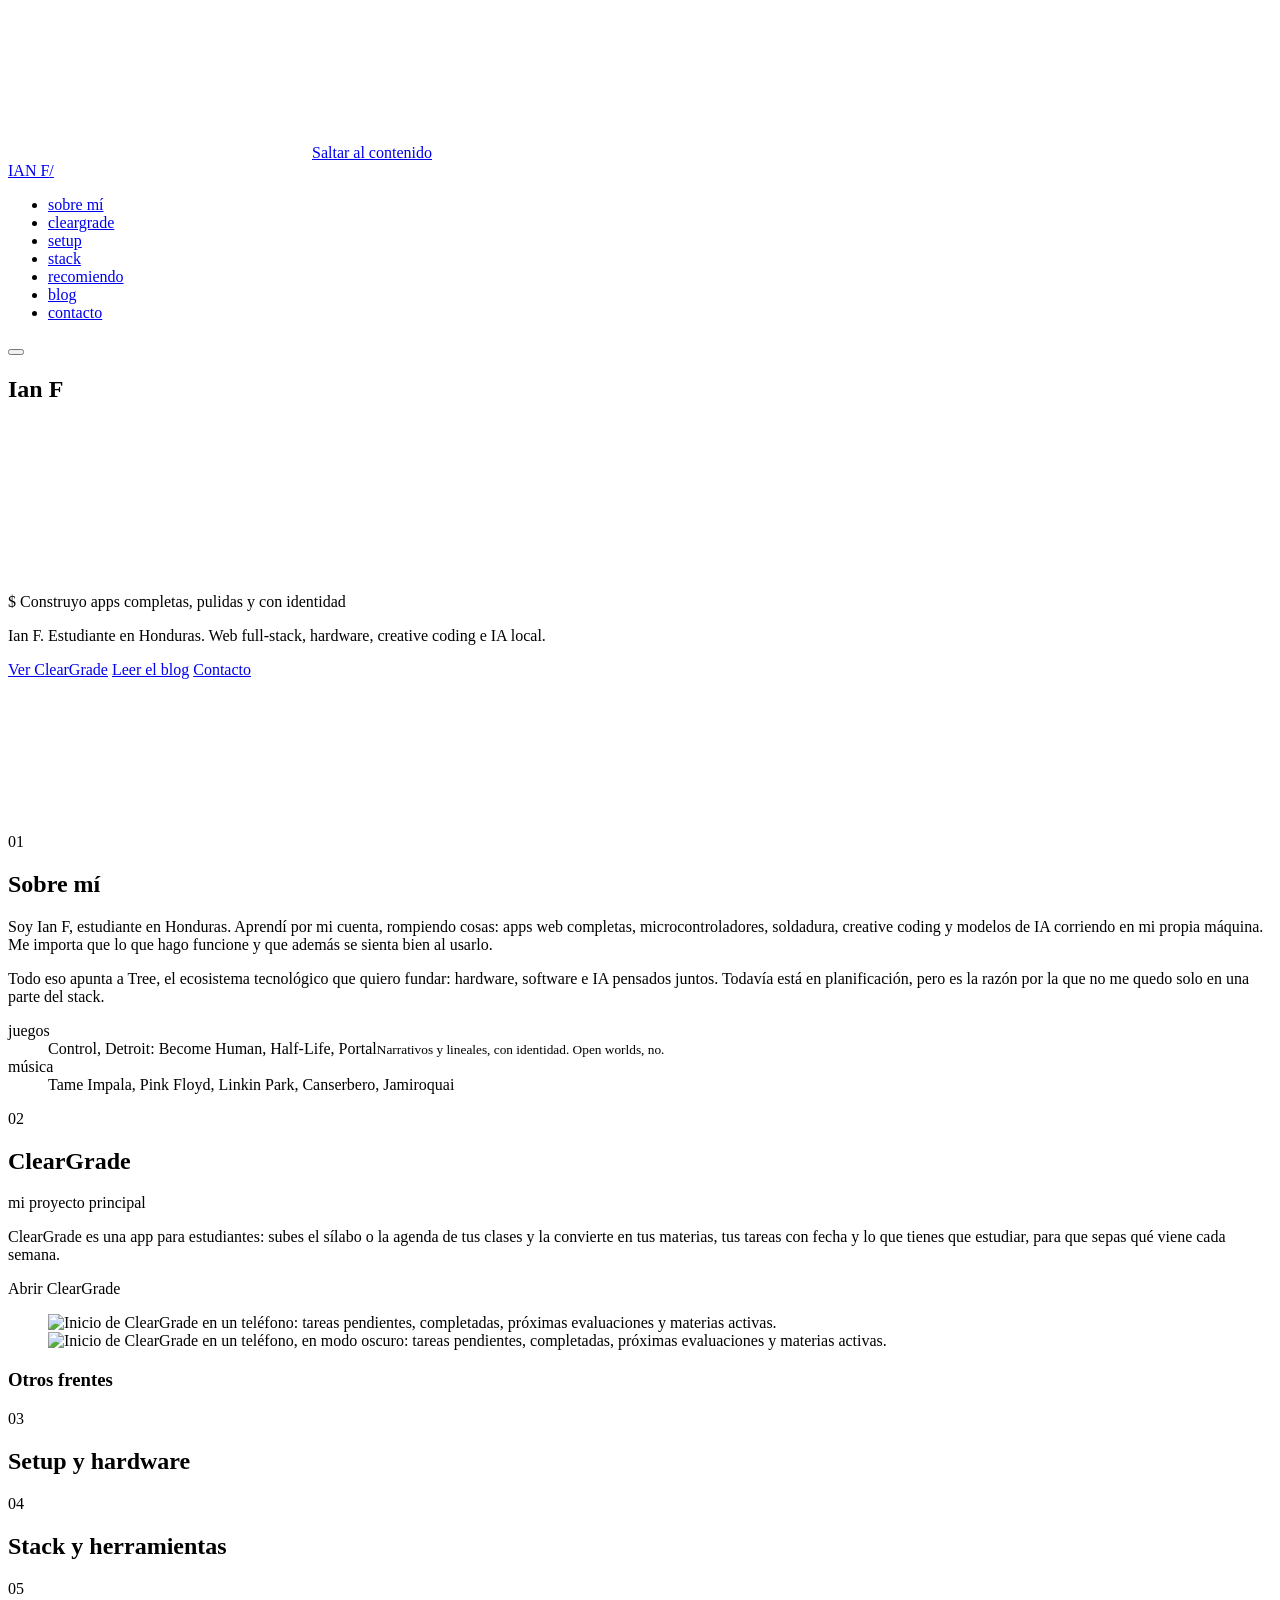
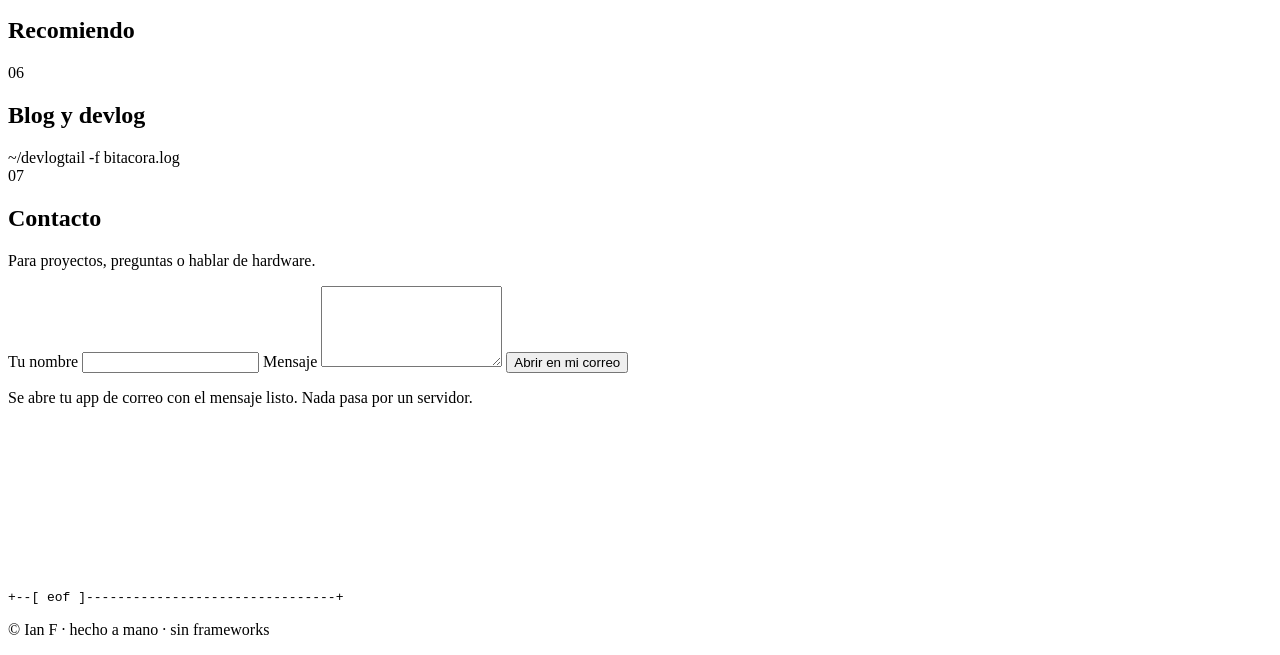
==== index.html @ a34867a9 "Add files via upload" ====
<!doctype html>
<html lang="es" data-theme="dark">
<head>
  <meta charset="utf-8">
  <meta name="viewport" content="width=device-width, initial-scale=1">
  <title>Ian F — Apps completas, pulidas y con identidad</title>
  <meta name="description" content="Portfolio de Ian F: creador de ClearGrade. Apps web full-stack, hardware, creative coding e IA local desde Honduras.">
  <meta name="theme-color" content="#000000">
  <meta property="og:type" content="website">
  <meta property="og:title" content="Ian F — Apps completas, pulidas y con identidad">
  <meta property="og:description" content="Creador de ClearGrade. Prueba sus 14 temas en vivo, mira mi setup y lee el devlog.">
  <!-- [EDITAR] Cambia el dominio por el tuyo: Open Graph necesita una URL absoluta. -->
  <meta property="og:url" content="https://EDITAR-TU-DOMINIO/">
  <meta property="og:image" content="https://EDITAR-TU-DOMINIO/assets/og.png">
  <meta name="twitter:card" content="summary_large_image">
  <link rel="icon" href="assets/favicon.svg" type="image/svg+xml">
  <link rel="preconnect" href="https://fonts.googleapis.com">
  <link rel="preconnect" href="https://fonts.gstatic.com" crossorigin>
  <!-- Sin bloquear el primer pintado: esperar a Google Fonts retrasaba 2 s la portada en móvil. -->
  <link rel="preload" as="style" href="https://fonts.googleapis.com/css2?family=JetBrains+Mono:wght@400;500;700&family=Space+Mono:wght@400;700&display=swap" onload="this.onload=null;this.rel='stylesheet'">
  <noscript><link rel="stylesheet" href="https://fonts.googleapis.com/css2?family=JetBrains+Mono:wght@400;500;700&family=Space+Mono:wght@400;700&display=swap"></noscript>
  <link rel="stylesheet" href="css/styles.css">
  <script>
    // Antes del primer pintado, para que el modo guardado no parpadee.
    (function () {
      var saved = null;
      try { saved = localStorage.getItem('theme'); } catch (e) {}
      var light = window.matchMedia && matchMedia('(prefers-color-scheme: light)').matches;
      document.documentElement.dataset.theme = saved || (light ? 'light' : 'dark');
    })();
  </script>
  <script type="module" src="js/main.js"></script>
  <link rel="modulepreload" href="js/config.js">
  <link rel="modulepreload" href="js/i18n.js">
  <link rel="modulepreload" href="js/projects.js">
  <link rel="modulepreload" href="js/setup.js">
  <link rel="modulepreload" href="js/blog.js">
  <link rel="modulepreload" href="js/dotmatrix.js">
  <link rel="modulepreload" href="js/orb.js">
  <link rel="modulepreload" href="js/recs.js">
  <link rel="modulepreload" href="js/flowers.js">
  <link rel="modulepreload" href="js/macsaver.js">
  <link rel="modulepreload" href="js/ascii3d.js">
  <link rel="modulepreload" href="js/models.js">
  <link rel="modulepreload" href="js/covers.js">
  <link rel="modulepreload" href="js/glass.js">
  <noscript><style>.hero-name { position: static; width: auto; height: auto; clip: auto; font-size: 4rem; } .dotmatrix { display: none; } .flower-sep { height: 0; }</style></noscript>
</head>
<body>
  <canvas class="flowers" id="flowers" aria-hidden="true"></canvas>
  <a class="skip" href="#main" data-i18n="skip">Saltar al contenido</a>

  <header class="topbar">
    <div class="wrap topbar-in">
      <a class="brand" href="#top">IAN F<span class="accent">/</span></a>
      <nav aria-label="Principal">
        <ul class="nav">
          <li><a href="#sobre-mi" data-i18n="nav_about">sobre mí</a></li>
          <li><a href="#cleargrade" data-i18n="nav_core">cleargrade</a></li>
          <li><a href="#setup" data-i18n="nav_setup">setup</a></li>
          <li><a href="#stack" data-i18n="nav_stack">stack</a></li>
          <li><a href="#recomiendo" data-i18n="nav_recs">recomiendo</a></li>
          <li><a href="#blog" data-i18n="nav_blog">blog</a></li>
          <li><a href="#contacto" data-i18n="nav_contact">contacto</a></li>
        </ul>
      </nav>
      <button class="theme-toggle" id="themeToggle" type="button" aria-label="Cambiar entre modo claro y oscuro">
        <span class="theme-glyph" aria-hidden="true"></span>
      </button>
    </div>
  </header>

  <main id="main">
    <section class="hero wrap" id="top">
      <h1 class="hero-name">Ian F</h1>
      <canvas class="dotmatrix" id="dotmatrix" aria-hidden="true"></canvas>
      <p class="hero-tag"><span class="prompt" aria-hidden="true">$</span> <span data-i18n="hero_tag">Construyo apps completas, pulidas y con identidad</span><span class="caret" aria-hidden="true"></span></p>
      <p class="hero-sub" data-i18n="hero_sub">Ian F. Estudiante en Honduras. Web full-stack, hardware, creative coding e IA local.</p>
      <div class="actions">
        <a class="btn btn-primary" href="#cleargrade" data-i18n="hero_cta_core">Ver ClearGrade</a>
        <a class="btn" href="#blog" data-i18n="hero_cta_blog">Leer el blog</a>
        <a class="btn" href="#contacto" data-i18n="hero_cta_contact">Contacto</a>
      </div>
      <canvas class="glass glass-hero" data-scene="wave" aria-hidden="true"></canvas>
    </section>

    <div class="flower-sep" data-flower="lily" data-side="right" aria-hidden="true"></div>

    <section class="section wrap" id="sobre-mi" aria-labelledby="about-h">
      <div class="sec-head"><span class="sec-num" aria-hidden="true">01</span><h2 id="about-h" data-i18n="about_title">Sobre mí</h2><span class="ascii-rule" aria-hidden="true"></span></div>
      <div class="about">
        <div class="prose">
          <p data-i18n="about_p1">Soy Ian F, estudiante en Honduras. Aprendí por mi cuenta, rompiendo cosas: apps web completas, microcontroladores, soldadura, creative coding y modelos de IA corriendo en mi propia máquina. Me importa que lo que hago funcione y que además se sienta bien al usarlo.</p>
          <p data-i18n="about_p2">Todo eso apunta a Tree, el ecosistema tecnológico que quiero fundar: hardware, software e IA pensados juntos. Todavía está en planificación, pero es la razón por la que no me quedo solo en una parte del stack.</p>
        </div>
        <dl class="panel kv">
          <div>
            <dt data-i18n="about_games">juegos</dt>
            <dd><span data-i18n="about_games_value">Control, Detroit: Become Human, Half-Life, Portal</span><small data-i18n="about_games_note">Narrativos y lineales, con identidad. Open worlds, no.</small></dd>
          </div>
          <div>
            <dt data-i18n="about_music">música</dt>
            <dd data-i18n="about_music_value">Tame Impala, Pink Floyd, Linkin Park, Canserbero, Jamiroquai</dd>
          </div>
        </dl>
      </div>
    </section>

    <div class="mac-saver" id="macSaver" aria-hidden="true"></div>

    <section class="section core" id="cleargrade" aria-labelledby="core-h">
      <div class="wrap">
        <div class="sec-head"><span class="sec-num" aria-hidden="true">02</span><h2 id="core-h" data-i18n="core_title">ClearGrade</h2><span class="ascii-rule" aria-hidden="true"></span></div>
        <div class="core-intro">
          <div>
            <p class="kicker"><span data-i18n="core_kicker">mi proyecto principal</span></p>
            <p class="lead" data-i18n="core_lead">ClearGrade es una app para estudiantes: subes el sílabo o la agenda de tus clases y la convierte en tus materias, tus tareas con fecha y lo que tienes que estudiar, para que sepas qué viene cada semana.</p>
            <a class="btn btn-primary" id="coreLink" target="_blank" rel="noopener" data-i18n="core_open">Abrir ClearGrade</a>
          </div>
          <figure class="core-shot">
            <img class="only-light" src="assets/cleargrade-dashboard-claro.webp" alt="Inicio de ClearGrade en un teléfono: tareas pendientes, completadas, próximas evaluaciones y materias activas." width="900" height="1125" loading="lazy" decoding="async">
            <img class="only-dark" src="assets/cleargrade-dashboard-oscuro.webp" alt="Inicio de ClearGrade en un teléfono, en modo oscuro: tareas pendientes, completadas, próximas evaluaciones y materias activas." width="900" height="1125" loading="lazy" decoding="async">
          </figure>
        </div>

        <h3 class="sub-h" data-i18n="others_title">Otros frentes</h3>
        <ul class="cards" id="projects"></ul>
      </div>
    </section>

    <div class="flower-sep" data-flower="arduino" data-side="right" aria-hidden="true"></div>

    <section class="section wrap" id="setup" aria-labelledby="setup-h">
      <div class="sec-head"><span class="sec-num" aria-hidden="true">03</span><h2 id="setup-h" data-i18n="setup_title">Setup y hardware</h2><span class="ascii-rule" aria-hidden="true"></span></div>
      <div class="setup-grid" id="setupGrid"></div>
    </section>

    <section class="section wrap" id="stack" aria-labelledby="stack-h">
      <div class="sec-head"><span class="sec-num" aria-hidden="true">04</span><h2 id="stack-h" data-i18n="stack_title">Stack y herramientas</h2><span class="ascii-rule" aria-hidden="true"></span></div>
      <ul class="chips" id="stackChips"></ul>
    </section>

    <div class="flower-sep" data-flower="anemone" data-side="left" aria-hidden="true"></div>

    <section class="section wrap" id="recomiendo" aria-labelledby="recs-h">
      <div class="sec-head"><span class="sec-num" aria-hidden="true">05</span><h2 id="recs-h" data-i18n="recs_title">Recomiendo</h2><span class="ascii-rule" aria-hidden="true"></span></div>
      <div class="recs" id="recs"></div>
    </section>

    <div class="flower-sep" data-flower="gun" data-side="right" aria-hidden="true"></div>

    <section class="section wrap" id="blog" aria-labelledby="blog-h">
      <div class="sec-head"><span class="sec-num" aria-hidden="true">06</span><h2 id="blog-h" data-i18n="blog_title">Blog y devlog</h2><span class="ascii-rule" aria-hidden="true"></span></div>
      <div class="terminal">
        <div class="terminal-bar" aria-hidden="true"><span>~/devlog</span><span>tail -f bitacora.log</span></div>
        <div id="posts"></div>
      </div>
    </section>

    <div class="flower-sep" data-flower="cube" data-side="left" aria-hidden="true"></div>

    <section class="section wrap" id="contacto" aria-labelledby="contact-h">
      <div class="sec-head"><span class="sec-num" aria-hidden="true">07</span><h2 id="contact-h" data-i18n="contact_title">Contacto</h2><span class="ascii-rule" aria-hidden="true"></span></div>
      <div class="contact">
        <div>
          <p class="lead" data-i18n="contact_lead">Para proyectos, preguntas o hablar de hardware.</p>
          <ul class="contact-list" id="contactList"></ul>
        </div>
        <form class="panel form" id="contactForm" novalidate>
          <label for="fName" data-i18n="form_name">Tu nombre</label>
          <input id="fName" name="name" type="text" autocomplete="name" required>
          <label for="fMessage" data-i18n="form_message">Mensaje</label>
          <textarea id="fMessage" name="message" rows="5" required></textarea>
          <button class="btn btn-primary" type="submit" data-i18n="form_send">Abrir en mi correo</button>
          <p class="note" id="formStatus" role="status" data-i18n="form_hint">Se abre tu app de correo con el mensaje listo. Nada pasa por un servidor.</p>
        </form>
      </div>
    </section>
  </main>

  <footer class="footer wrap">
    <canvas class="glass glass-foot" data-scene="wave" aria-hidden="true"></canvas>
    <pre aria-hidden="true">+--[ eof ]--------------------------------+</pre>
    <p>© <span id="year"></span> Ian F · <span data-i18n="footer_note">hecho a mano · sin frameworks</span></p>
  </footer>

  <div class="orb" id="orb"></div>
</body>
</html>
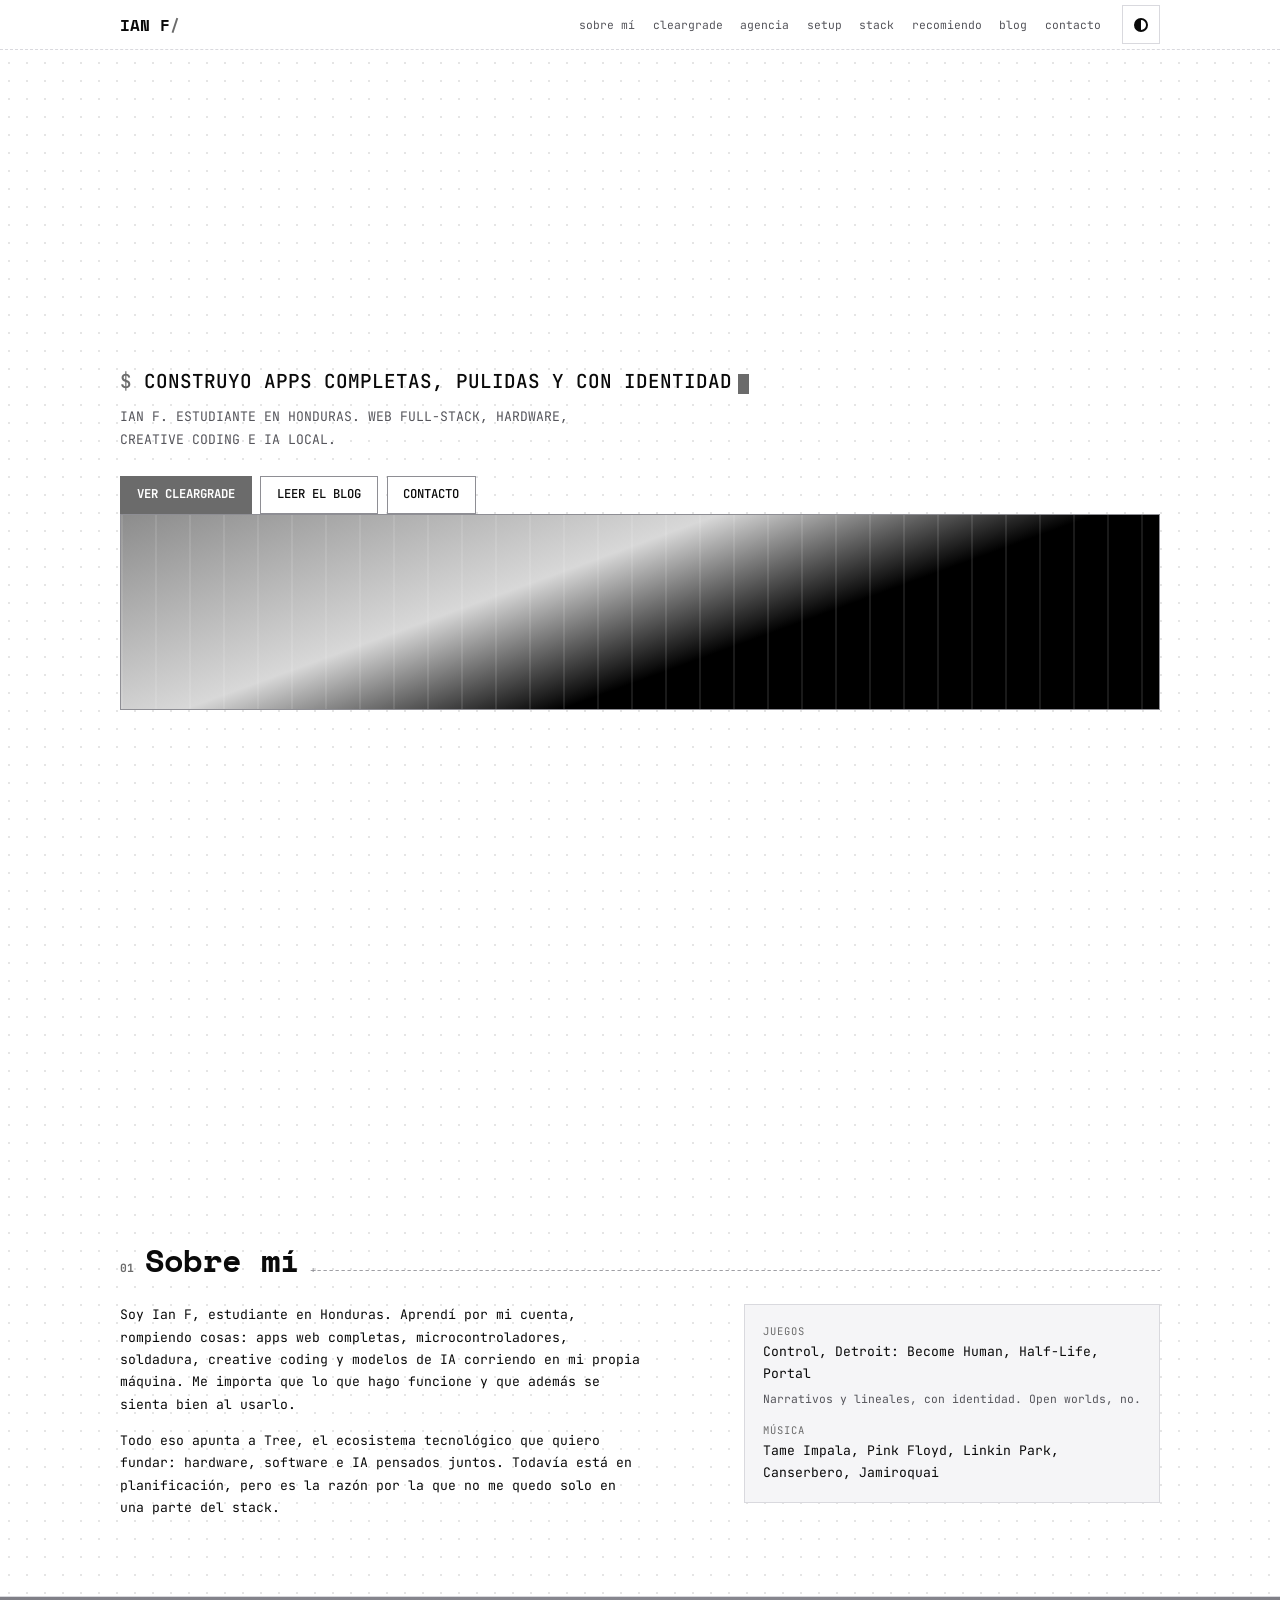
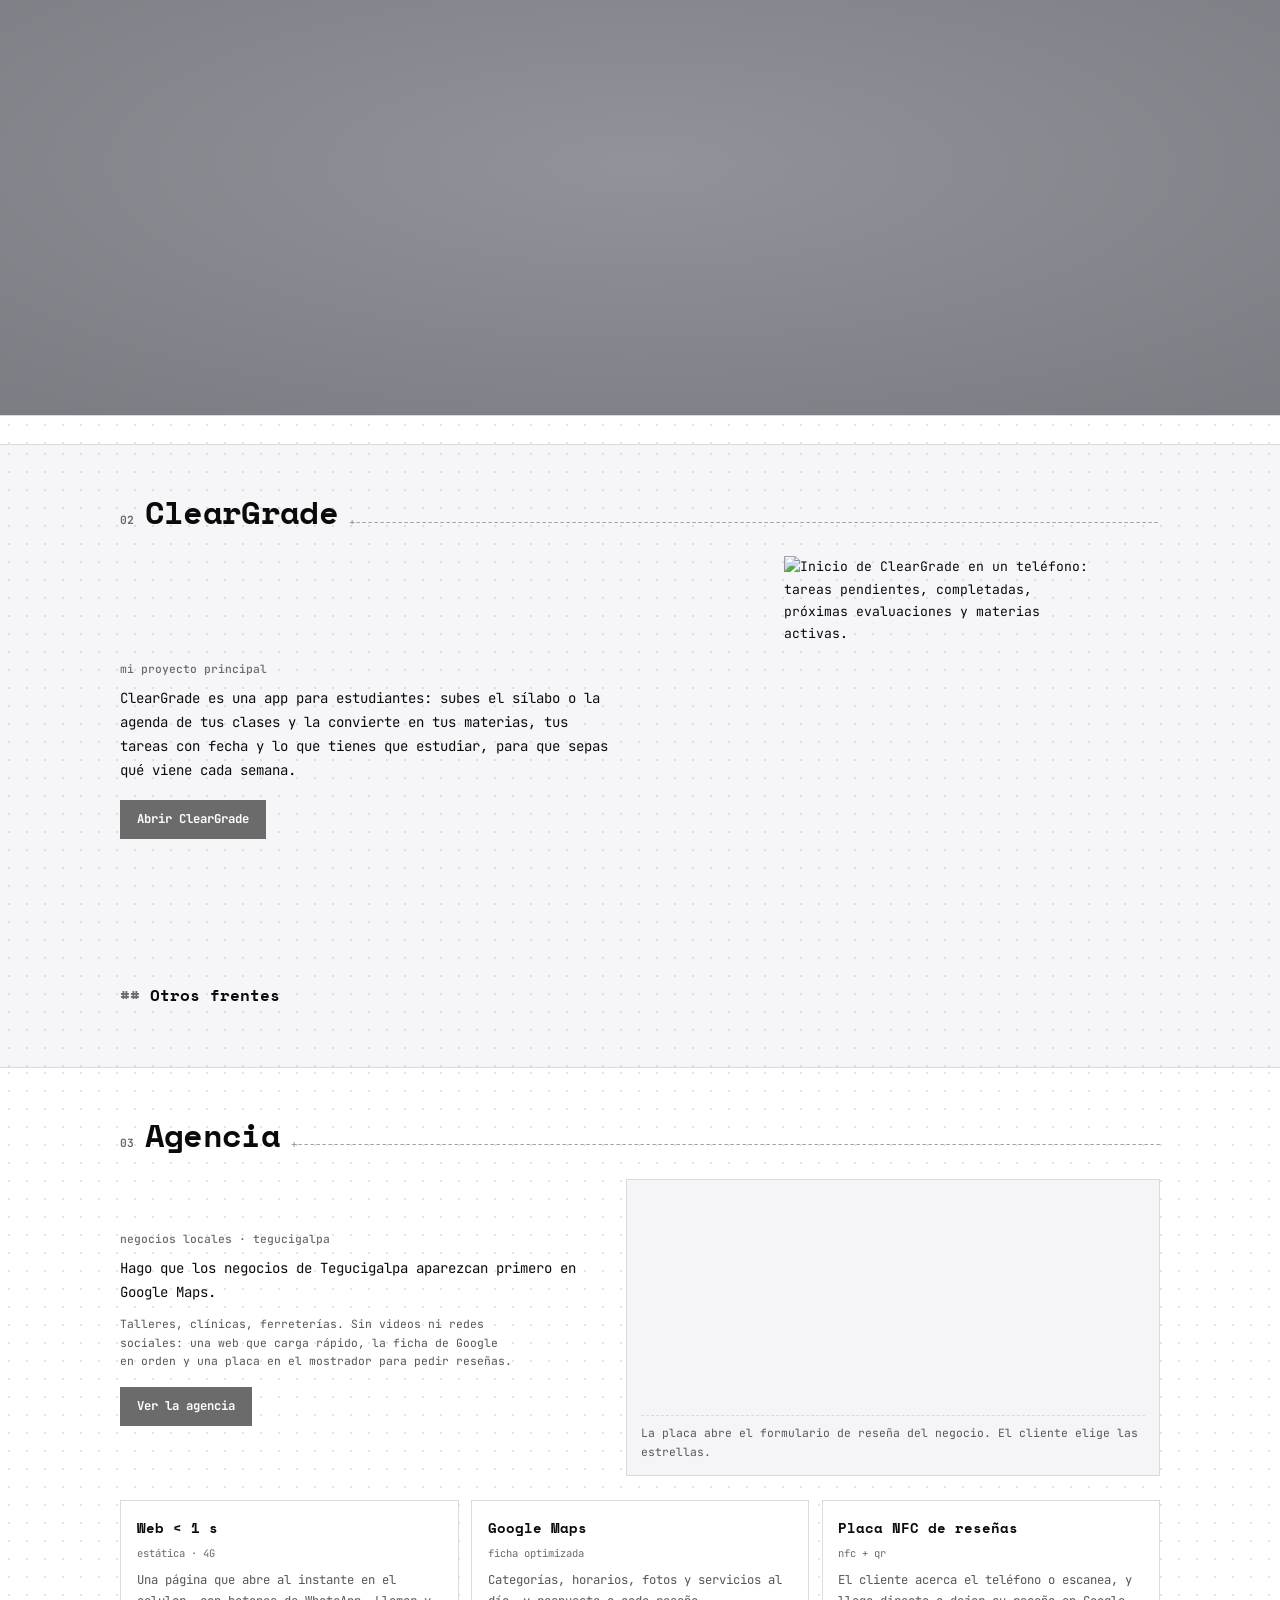
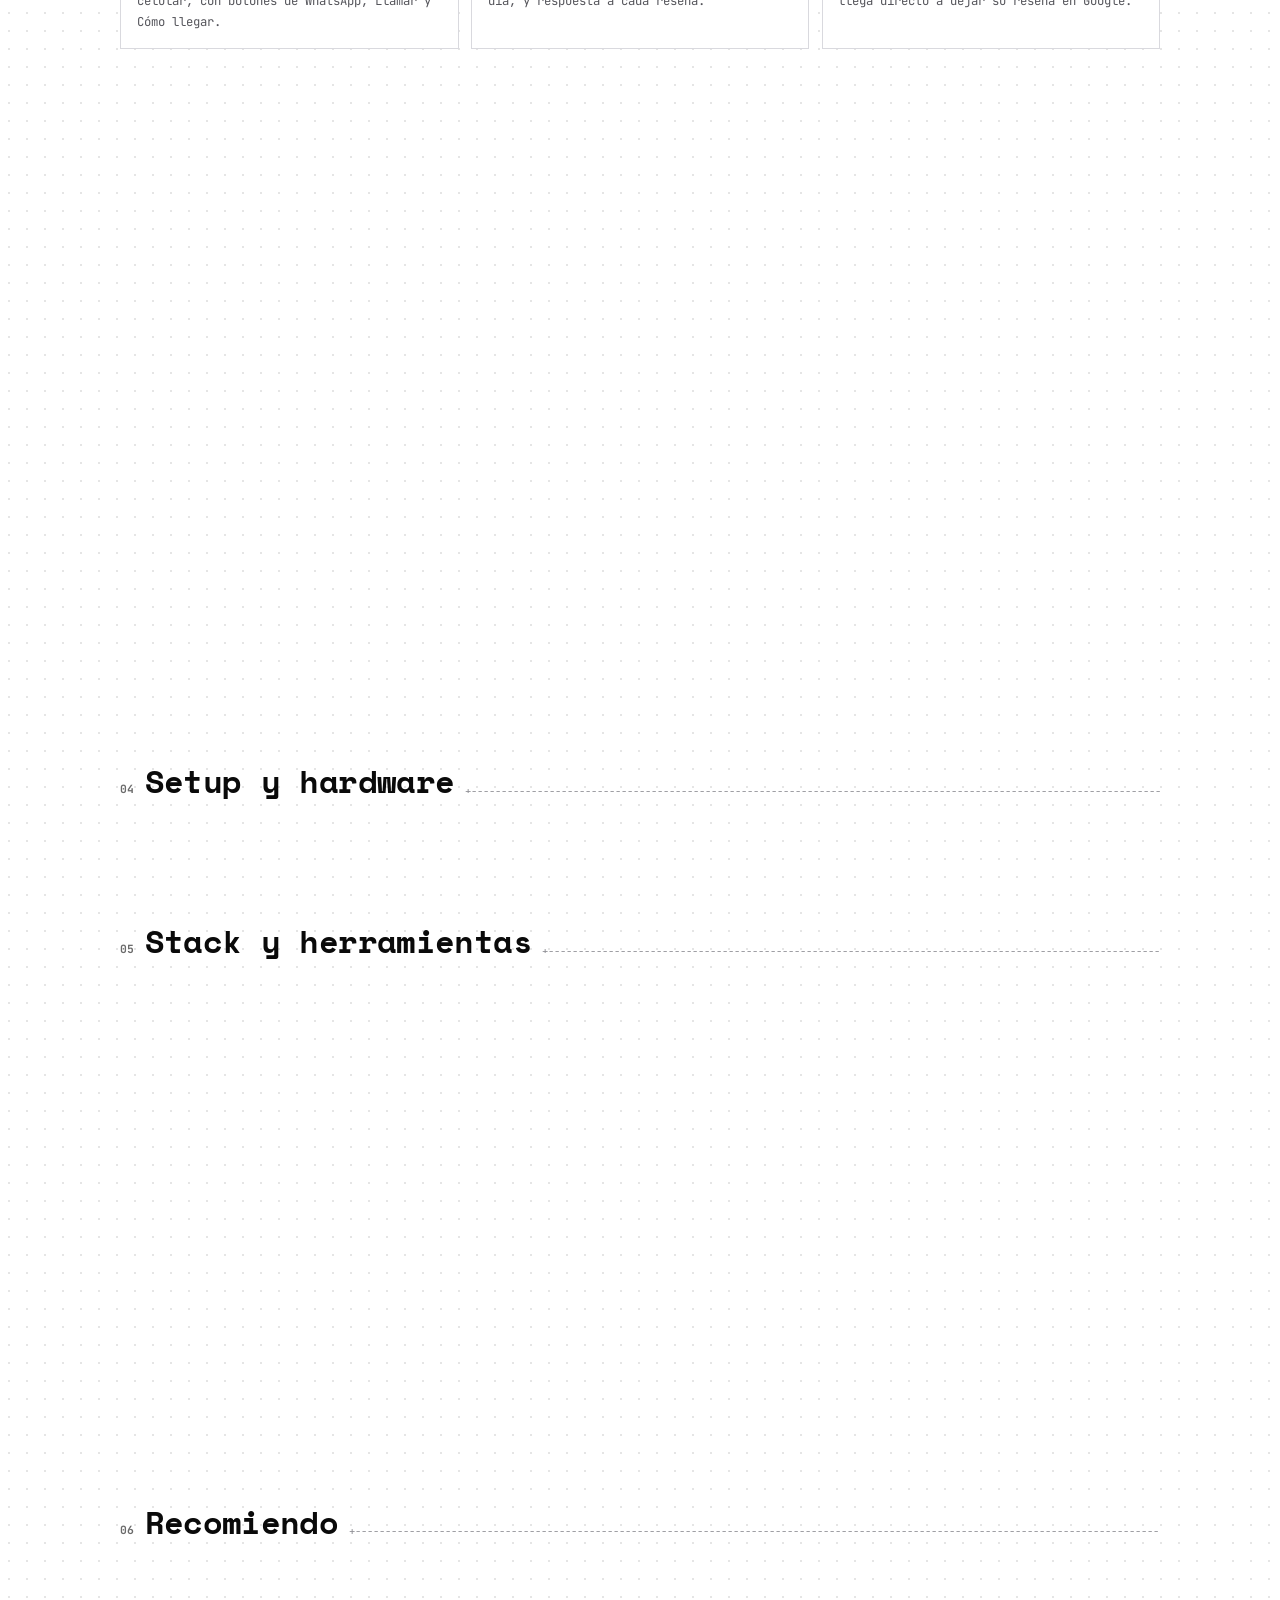
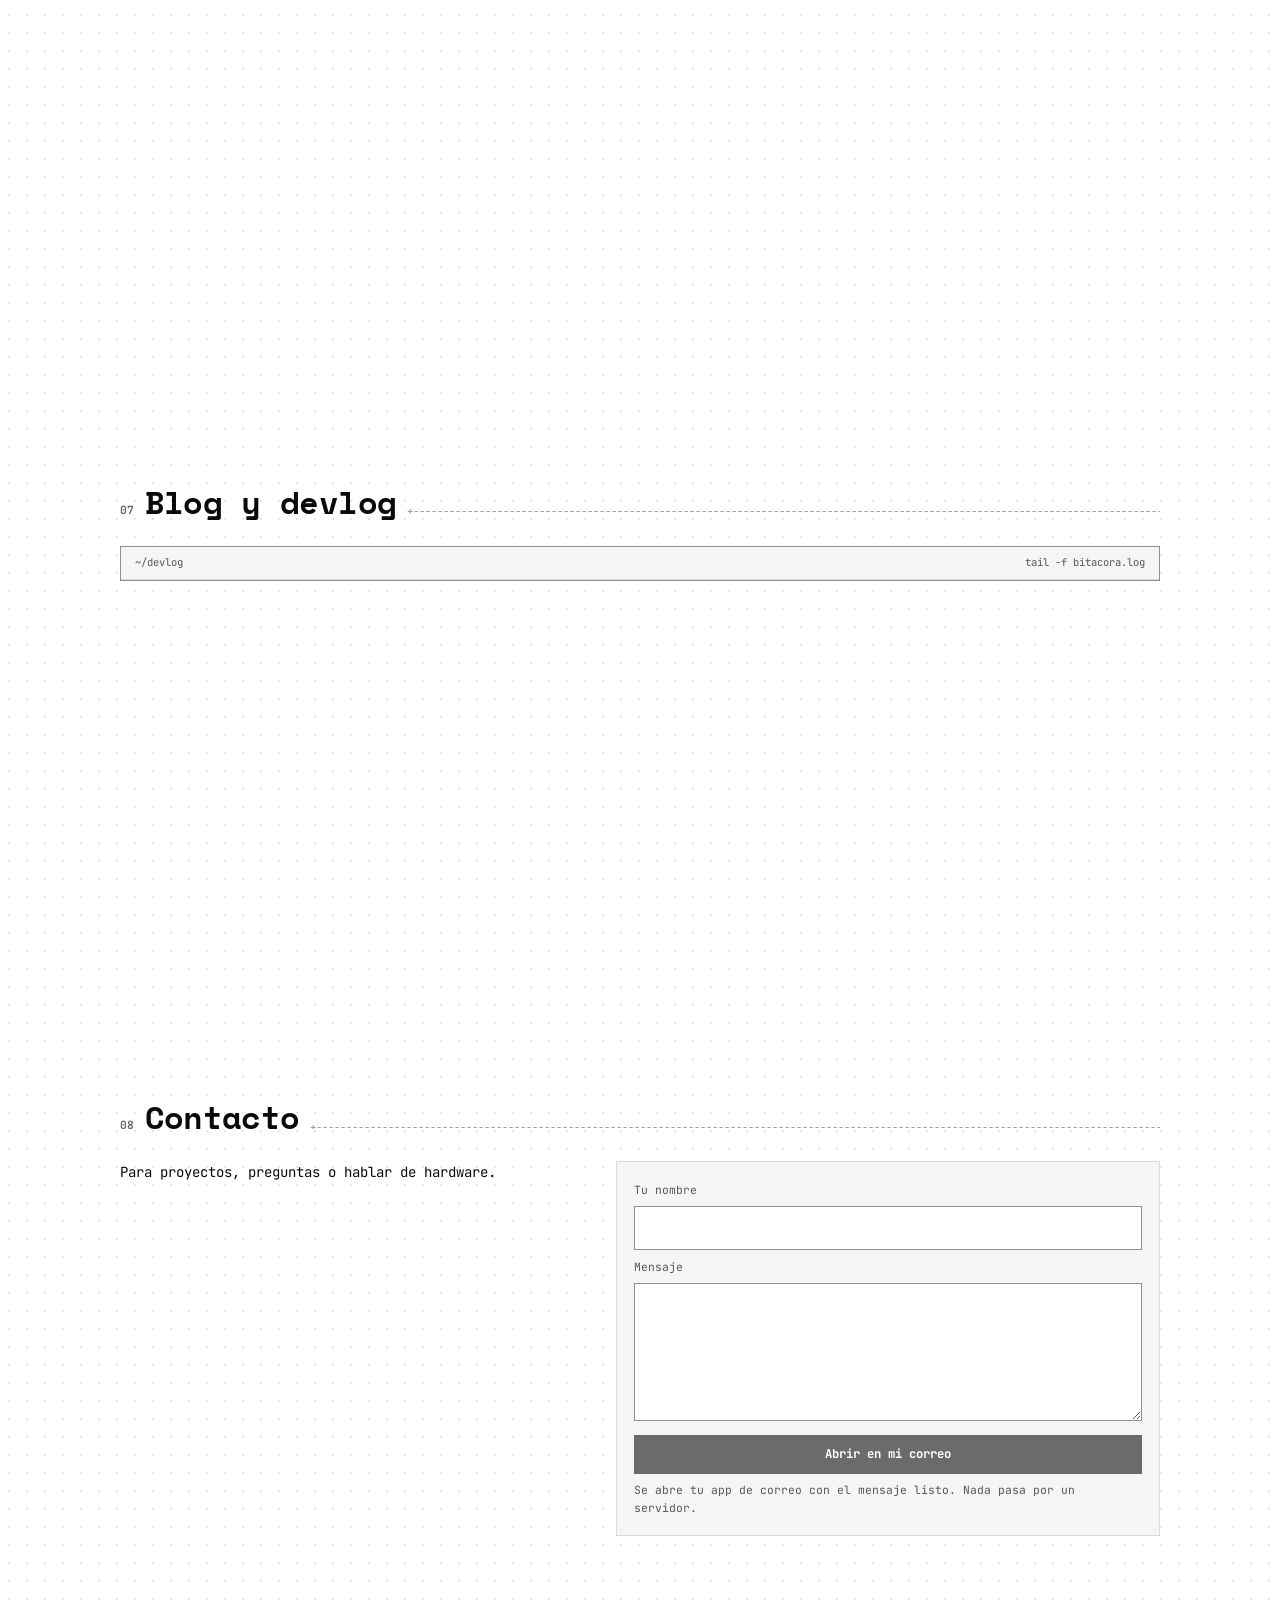
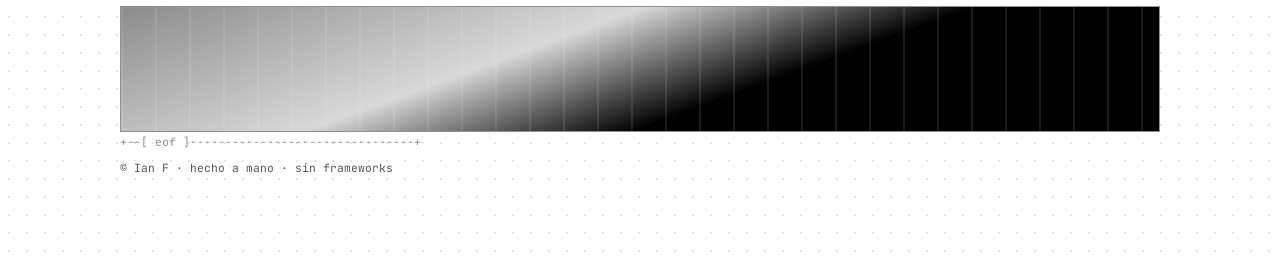
==== commit 4d511e23: "feat(agencia): sección 03 Agencia con placa NFC en matriz de puntos - Tesis, 3 tarjetas (Web < 1 s, " ====
--- a/index.html
+++ b/index.html
@@ -36,6 +36,7 @@
   <link rel="modulepreload" href="js/setup.js">
   <link rel="modulepreload" href="js/blog.js">
   <link rel="modulepreload" href="js/dotmatrix.js">
+  <link rel="modulepreload" href="js/nfcplate.js">
   <link rel="modulepreload" href="js/orb.js">
   <link rel="modulepreload" href="js/recs.js">
   <link rel="modulepreload" href="js/flowers.js">
@@ -57,6 +58,7 @@
         <ul class="nav">
           <li><a href="#sobre-mi" data-i18n="nav_about">sobre mí</a></li>
           <li><a href="#cleargrade" data-i18n="nav_core">cleargrade</a></li>
+          <li><a href="#agencia" data-i18n="nav_agency">agencia</a></li>
           <li><a href="#setup" data-i18n="nav_setup">setup</a></li>
           <li><a href="#stack" data-i18n="nav_stack">stack</a></li>
           <li><a href="#recomiendo" data-i18n="nav_recs">recomiendo</a></li>
@@ -128,29 +130,62 @@
       </div>
     </section>
 
+    <section class="section wrap" id="agencia" aria-labelledby="agency-h">
+      <div class="sec-head"><span class="sec-num" aria-hidden="true">03</span><h2 id="agency-h" data-i18n="agency_title">Agencia</h2><span class="ascii-rule" aria-hidden="true"></span></div>
+      <div class="agency-intro">
+        <div>
+          <p class="kicker"><span data-i18n="agency_kicker">negocios locales · tegucigalpa</span></p>
+          <p class="lead" data-i18n="agency_lead">Hago que los negocios de Tegucigalpa aparezcan primero en Google Maps.</p>
+          <p class="note agency-note" data-i18n="agency_note">Talleres, clínicas, ferreterías. Sin videos ni redes sociales: una web que carga rápido, la ficha de Google en orden y una placa en el mostrador para pedir reseñas.</p>
+          <a class="btn btn-primary" id="agencyLink" data-i18n="agency_cta">Ver la agencia</a>
+        </div>
+        <figure class="agency-demo panel">
+          <canvas class="nfc-plate" id="nfcPlate" role="img" aria-label="Animación: un teléfono se acerca a la placa del mostrador y se abre el formulario de reseña."></canvas>
+          <figcaption class="note" data-i18n="agency_caption">La placa abre el formulario de reseña del negocio. El cliente elige las estrellas.</figcaption>
+        </figure>
+      </div>
+      <ul class="cards cards-3 agency-cards">
+        <li class="card">
+          <h4 data-i18n="agency_c1_title">Web &lt; 1 s</h4>
+          <span class="card-status" data-i18n="agency_c1_tag">estática · 4G</span>
+          <p data-i18n="agency_c1_body">Una página que abre al instante en el celular, con botones de WhatsApp, Llamar y Cómo llegar.</p>
+        </li>
+        <li class="card">
+          <h4 data-i18n="agency_c2_title">Google Maps</h4>
+          <span class="card-status" data-i18n="agency_c2_tag">ficha optimizada</span>
+          <p data-i18n="agency_c2_body">Categorías, horarios, fotos y servicios al día, y respuesta a cada reseña.</p>
+        </li>
+        <li class="card">
+          <h4 data-i18n="agency_c3_title">Placa NFC de reseñas</h4>
+          <span class="card-status" data-i18n="agency_c3_tag">nfc + qr</span>
+          <p data-i18n="agency_c3_body">El cliente acerca el teléfono o escanea, y llega directo a dejar su reseña en Google.</p>
+        </li>
+      </ul>
+    </section>
+
     <div class="flower-sep" data-flower="arduino" data-side="right" aria-hidden="true"></div>
 
     <section class="section wrap" id="setup" aria-labelledby="setup-h">
-      <div class="sec-head"><span class="sec-num" aria-hidden="true">03</span><h2 id="setup-h" data-i18n="setup_title">Setup y hardware</h2><span class="ascii-rule" aria-hidden="true"></span></div>
+      <div class="sec-head"><span class="sec-num" aria-hidden="true">04</span><h2 id="setup-h" data-i18n="setup_title">Setup y hardware</h2><span class="ascii-rule" aria-hidden="true"></span></div>
       <div class="setup-grid" id="setupGrid"></div>
     </section>
 
     <section class="section wrap" id="stack" aria-labelledby="stack-h">
-      <div class="sec-head"><span class="sec-num" aria-hidden="true">04</span><h2 id="stack-h" data-i18n="stack_title">Stack y herramientas</h2><span class="ascii-rule" aria-hidden="true"></span></div>
+      <div class="sec-head"><span class="sec-num" aria-hidden="true">05</span><h2 id="stack-h" data-i18n="stack_title">Stack y herramientas</h2><span class="ascii-rule" aria-hidden="true"></span></div>
       <ul class="chips" id="stackChips"></ul>
     </section>
 
     <div class="flower-sep" data-flower="anemone" data-side="left" aria-hidden="true"></div>
 
     <section class="section wrap" id="recomiendo" aria-labelledby="recs-h">
-      <div class="sec-head"><span class="sec-num" aria-hidden="true">05</span><h2 id="recs-h" data-i18n="recs_title">Recomiendo</h2><span class="ascii-rule" aria-hidden="true"></span></div>
+      <div class="sec-head"><span class="sec-num" aria-hidden="true">06</span><h2 id="recs-h" data-i18n="recs_title">Recomiendo</h2><span class="ascii-rule" aria-hidden="true"></span></div>
       <div class="recs" id="recs"></div>
     </section>
 
     <div class="flower-sep" data-flower="gun" data-side="right" aria-hidden="true"></div>
 
     <section class="section wrap" id="blog" aria-labelledby="blog-h">
-      <div class="sec-head"><span class="sec-num" aria-hidden="true">06</span><h2 id="blog-h" data-i18n="blog_title">Blog y devlog</h2><span class="ascii-rule" aria-hidden="true"></span></div>
+      <div class="sec-head"><span class="sec-num" aria-hidden="true">07</span><h2 id="blog-h" data-i18n="blog_title">Blog y devlog</h2><span class="ascii-rule" aria-hidden="true"></span></div>
       <div class="terminal">
         <div class="terminal-bar" aria-hidden="true"><span>~/devlog</span><span>tail -f bitacora.log</span></div>
         <div id="posts"></div>
@@ -160,7 +195,7 @@
     <div class="flower-sep" data-flower="cube" data-side="left" aria-hidden="true"></div>
 
     <section class="section wrap" id="contacto" aria-labelledby="contact-h">
-      <div class="sec-head"><span class="sec-num" aria-hidden="true">07</span><h2 id="contact-h" data-i18n="contact_title">Contacto</h2><span class="ascii-rule" aria-hidden="true"></span></div>
+      <div class="sec-head"><span class="sec-num" aria-hidden="true">08</span><h2 id="contact-h" data-i18n="contact_title">Contacto</h2><span class="ascii-rule" aria-hidden="true"></span></div>
       <div class="contact">
         <div>
           <p class="lead" data-i18n="contact_lead">Para proyectos, preguntas o hablar de hardware.</p>
--- a/css/styles.css
+++ b/css/styles.css
@@ -0,0 +1,412 @@
+:root {
+  --mono: 'JetBrains Mono', ui-monospace, SFMono-Regular, Menlo, monospace;
+  --display: 'Space Mono', 'JetBrains Mono', ui-monospace, monospace;
+  --ease: 110ms linear;
+}
+
+[data-theme='dark'] {
+  color-scheme: dark;
+  --bg: #000000;
+  --surface: #0a0a0a;
+  --card: #161616;
+  --line: #2c2c2c;
+  --line-strong: #4a4a4a;
+  --fg: #ffffff;
+  --muted: #a6a6a6;
+  --accent: #b0b0b0;
+  --on-accent: #000000;
+  --dots: rgba(255, 255, 255, 0.09);
+  --dot-off: #2a2a2a;
+}
+
+/* Este gris pasa AA como texto y como fondo, también sobre --surface. */
+[data-theme='light'] {
+  color-scheme: light;
+  --bg: #ffffff;
+  --surface: #f5f5f7;
+  --card: #ffffff;
+  --line: #d9d9de;
+  --line-strong: #8e8e94;
+  --fg: #0a0a0a;
+  --muted: #55555b;
+  --accent: #6b6b6b;
+  --on-accent: #ffffff;
+  --dots: rgba(0, 0, 0, 0.1);
+  --dot-off: #dcdce0;
+}
+
+*, *::before, *::after { box-sizing: border-box; }
+
+html { scroll-padding-top: 5rem; -webkit-text-size-adjust: 100%; }
+@media (prefers-reduced-motion: no-preference) { html { scroll-behavior: smooth; } }
+
+body {
+  margin: 0;
+  background-color: var(--bg);
+  background-image: radial-gradient(var(--dots) 1px, transparent 1.2px);
+  background-size: 18px 18px;
+  color: var(--fg);
+  font: 400 0.9375rem/1.7 var(--mono);
+  overflow-x: hidden;
+}
+
+h1, h2, h3, p, ul, dl, dd, pre { margin: 0; }
+ul { padding: 0; list-style: none; }
+a { color: inherit; }
+img { display: block; max-width: 100%; }
+button, input, textarea { font: inherit; color: inherit; }
+small { font-size: 0.8125rem; }
+
+:focus-visible { outline: 2px solid var(--accent); outline-offset: 2px; }
+
+.wrap { width: min(100% - 2rem, 1040px); margin-inline: auto; }
+.accent { color: var(--accent); }
+
+.skip {
+  position: fixed; top: 0.5rem; left: 0.5rem; z-index: 100;
+  padding: 0.5rem 0.875rem; background: var(--accent); color: var(--on-accent);
+  transform: translateY(-200%);
+}
+.skip:focus { transform: none; }
+
+/* Barra superior */
+.topbar {
+  position: sticky; top: 0; z-index: 30;
+  background: var(--bg);
+  border-bottom: 1px dashed var(--line);
+}
+.topbar-in { display: flex; align-items: center; gap: 1rem; min-height: 3.5rem; }
+.brand { font: 700 1.125rem var(--display); text-decoration: none; }
+.topbar nav { flex: 1; min-width: 0; overflow-x: auto; scrollbar-width: none; }
+.topbar nav::-webkit-scrollbar { display: none; }
+.nav { display: flex; justify-content: flex-end; gap: 0.25rem; width: max-content; margin-left: auto; }
+.nav a {
+  display: block; padding: 0.625rem 0.5rem; font-size: 0.8125rem; color: var(--muted);
+  text-decoration: none; transition: color var(--ease);
+}
+.nav a:hover { color: var(--accent); }
+.nav a.active { color: var(--fg); box-shadow: inset 0 -2px 0 var(--accent); }
+
+.theme-toggle {
+  flex: none; width: 2.75rem; height: 2.75rem; display: grid; place-items: center;
+  background: transparent; border: 1px solid var(--line); cursor: pointer;
+  transition: border-color var(--ease), box-shadow var(--ease);
+}
+.theme-toggle:hover { border-color: var(--accent); box-shadow: 0 0 12px -3px var(--accent); }
+.theme-glyph {
+  width: 1rem; height: 1rem; border-radius: 50%; border: 2px solid var(--fg);
+  background: linear-gradient(90deg, var(--fg) 50%, transparent 50%);
+}
+
+/* Flores: el lienzo va detrás del contenido, así lo que cae nunca tapa un texto. */
+.flowers { position: fixed; inset: 0; width: 100%; height: 100%; z-index: 0; pointer-events: none; }
+main, .footer { position: relative; z-index: 1; }
+.flower-sep { height: clamp(19rem, 40vw, 30rem); touch-action: pan-y; }
+/* El Arduino tiene piezas chicas: necesita más caracteres para que se lean. */
+.flower-sep[data-flower='arduino'] { height: clamp(25rem, 56vw, 44rem); }
+
+/* La pantalla del Macintosh: el mismo gris en claro y oscuro, como un protector de pantalla. */
+.mac-saver { touch-action: pan-y; position: relative; height: clamp(19rem, 40vw, 30rem); margin-block: 2rem; overflow: hidden; contain: paint; border-block: 1px solid var(--line); background: radial-gradient(120% 120% at 50% 40%, #92929a, #6f6f76); }
+.mac-saver canvas { position: absolute; left: 50%; top: 50%; width: 2400px; height: 1380px; max-width: none; transform: translate(-50%, -50%) perspective(1000px) rotateX(44deg) rotateZ(21deg); will-change: transform; }
+
+/* Entrada de cada bloque al hacer scroll */
+.reveal .rv { opacity: 0; transform: translateY(20px); transition: opacity 340ms ease, transform 340ms cubic-bezier(0.2, 0.7, 0.2, 1); transition-delay: calc(var(--i, 0) * 45ms); }
+.reveal .rv.in { opacity: 1; transform: none; }
+.reveal .sec-head.rv .ascii-rule { clip-path: inset(0 100% 0 0); }
+.reveal .sec-head.rv.in .ascii-rule { clip-path: inset(0); transition: clip-path 600ms steps(24) 120ms; }
+
+/* Vidrio acanalado (js/glass.js). El degradado es lo que se ve si no hay WebGL. */
+.glass {
+  display: block; width: 100%; border: 1px solid var(--line-strong);
+  background: repeating-linear-gradient(90deg, rgba(255, 255, 255, 0.1) 0 2px, transparent 2px 34px), linear-gradient(160deg, #8c8c8c 0%, #d8d8d8 38%, #000 62%);
+}
+.glass-wrap { position: relative; touch-action: pan-y; }
+.glass-hero { height: clamp(8rem, 17vw, 14rem); }
+.hero .glass-wrap { margin-top: 2.5rem; }
+.glass-foot { height: clamp(6rem, 11vw, 9rem); }
+.footer .glass-wrap { margin-bottom: 1.5rem; }
+.glass-art { height: clamp(18rem, 34vw, 26rem); }
+
+/* Descifrado al entrar en pantalla (js/decode.js) */
+.decode-wait { visibility: hidden; }
+.decoding { position: relative; }
+.decode-layer { position: absolute; inset: 0; width: 100%; height: 100%; pointer-events: none; z-index: 2; }
+
+/* Portada */
+.hero { padding-block: clamp(2.5rem, 7vw, 5.5rem) clamp(2.5rem, 6vw, 4.5rem); }
+.hero-name {
+  position: absolute; width: 1px; height: 1px; overflow: hidden; clip: rect(0 0 0 0);
+  font-family: var(--display);
+}
+.dotmatrix { display: block; width: min(100%, 620px); aspect-ratio: 31 / 11; touch-action: pan-y; }
+.hero-tag, .hero-sub, .hero .btn { text-transform: uppercase; }
+.hero-tag { margin-top: 1.5rem; font-size: clamp(1rem, 2.6vw, 1.375rem); font-weight: 500; line-height: 1.45; }
+.prompt { color: var(--accent); }
+.caret {
+  display: inline-block; width: 0.6em; height: 1.05em; margin-left: 0.3em;
+  background: var(--accent); vertical-align: text-bottom;
+  animation: blink 1.1s steps(1) infinite;
+}
+@keyframes blink { 50% { opacity: 0; } }
+.hero-sub { margin-top: 0.75rem; max-width: 60ch; color: var(--muted); }
+.actions { display: flex; flex-wrap: wrap; gap: 0.625rem; margin-top: 1.75rem; }
+
+.btn {
+  display: inline-flex; align-items: center; justify-content: center; min-height: 2.75rem;
+  padding: 0.5rem 1.125rem; border: 1px solid var(--line-strong); background: var(--bg);
+  font-size: 0.875rem; font-weight: 500; text-decoration: none; cursor: pointer;
+  transition: border-color var(--ease), box-shadow var(--ease), background-color var(--ease), color var(--ease);
+}
+.btn:hover { border-color: var(--accent); box-shadow: 0 0 14px -3px var(--accent); color: var(--accent); }
+.btn-primary { background: var(--accent); border-color: var(--accent); color: var(--on-accent); font-weight: 700; }
+.btn-primary:hover { color: var(--on-accent); }
+
+.is-placeholder {
+  border: 1px dashed var(--accent); color: var(--accent); background: transparent; cursor: not-allowed;
+}
+
+/* Secciones */
+.section { padding-block: clamp(2rem, 4.5vw, 3.5rem); }
+.sec-head { display: flex; align-items: baseline; gap: 0.75rem; margin-bottom: 1.75rem; }
+.sec-num { color: var(--accent); font-size: 0.8125rem; font-weight: 700; }
+.sec-head h2 { flex: none; max-width: 80%; font: 700 clamp(1.5rem, 4vw, 2.25rem)/1.2 var(--display); letter-spacing: -0.02em; }
+.ascii-rule { flex: 1; min-width: 0; height: 1em; overflow: hidden; color: var(--line-strong); font-size: 0.75rem; white-space: nowrap; }
+.ascii-rule::before { content: '+-----------------------------------------------------------------------------------------------------------------------------------------------------+'; }
+
+.prose { display: grid; gap: 1rem; max-width: 65ch; }
+.lead { max-width: 62ch; font-size: 1rem; }
+.note { color: var(--muted); font-size: 0.8125rem; line-height: 1.6; }
+.kicker { color: var(--accent); font-size: 0.8125rem; font-weight: 500; margin-bottom: 0.625rem; }
+.sub-h { margin: 3rem 0 0.75rem; font: 700 1.125rem var(--display); }
+.sub-h::before { content: '## '; color: var(--accent); }
+
+.panel { background: var(--surface); border: 1px solid var(--line); padding: 1.25rem; }
+
+.about { display: grid; gap: 1.5rem; }
+.kv { display: grid; gap: 1rem; align-self: start; }
+.kv dt { color: var(--accent); font-size: 0.75rem; text-transform: uppercase; letter-spacing: 0.1em; }
+.kv dd small { display: block; margin-top: 0.25rem; color: var(--muted); }
+
+/* ClearGrade */
+.core {
+  background: color-mix(in srgb, var(--surface) 86%, transparent);
+  border-block: 1px solid var(--line);
+  background-image: radial-gradient(var(--dots) 1px, transparent 1.2px);
+  background-size: 18px 18px;
+}
+.core-intro { display: grid; gap: 1.5rem; }
+.core-intro .btn { margin-top: 1.25rem; }
+.core-intro .stats { margin-top: 1.5rem; }
+.core-shot { margin: 0; justify-self: center; width: min(100%, 22rem); }
+.core-shot img { width: 100%; height: auto; }
+[data-theme='dark'] .only-light, [data-theme='light'] .only-dark { display: none; }
+.stats { display: grid; grid-template-columns: repeat(2, minmax(0, 1fr)); gap: 1px; background: var(--line); border: 1px solid var(--line); align-self: start; }
+.stats li { background: var(--card); padding: 0.875rem; }
+.stats strong { display: block; font: 700 1.0625rem/1.3 var(--display); overflow-wrap: anywhere; }
+.stats span { color: var(--muted); font-size: 0.75rem; }
+
+.arch { display: grid; gap: 1px; background: var(--line); border: 1px solid var(--line); }
+.arch li { display: grid; gap: 0.125rem; padding: 0.875rem 1rem; background: var(--card); }
+.arch b { color: var(--accent); font-size: 0.8125rem; font-weight: 700; }
+.arch span { font-size: 0.875rem; color: var(--muted); }
+
+.cards { display: grid; gap: 0.875rem; }
+.card {
+  display: flex; flex-direction: column; gap: 0.5rem; padding: 1.125rem;
+  background: var(--card); border: 1px solid var(--line);
+  transition: border-color var(--ease), box-shadow var(--ease);
+}
+.card:hover, .setup-card:hover { border-color: var(--accent); box-shadow: 0 0 16px -6px var(--accent); }
+.card h4 { margin: 0; font: 700 1rem var(--display); }
+.card-status { color: var(--accent); font-size: 0.75rem; }
+.card p { color: var(--muted); font-size: 0.875rem; flex: 1; }
+.card a { font-size: 0.8125rem; text-underline-offset: 3px; }
+.card a:hover { color: var(--accent); }
+
+/* Agencia */
+.agency-intro { display: grid; gap: 1.5rem; margin-bottom: 1.75rem; }
+.agency-intro .btn { margin-top: 1.25rem; }
+.agency-note { margin-top: 0.75rem; max-width: 56ch; }
+.agency-demo { margin: 0; padding: 1rem; }
+.nfc-plate { display: block; width: 100%; aspect-ratio: 48 / 20; touch-action: pan-y; cursor: pointer; }
+.agency-demo figcaption { margin-top: 0.75rem; border-top: 1px dashed var(--line); padding-top: 0.625rem; }
+
+/* Setup */
+.setup-grid { display: grid; gap: 0.875rem; }
+.setup-card { background: var(--surface); border: 1px solid var(--line); transition: border-color var(--ease), box-shadow var(--ease); }
+.setup-card h3 { padding: 0.75rem 1rem; border-bottom: 1px dashed var(--line); font: 700 0.9375rem var(--display); }
+.setup-card h3::before { content: '> '; color: var(--accent); }
+.setup-card dl { padding: 0.625rem 1rem 0.875rem; }
+.setup-card dl div { display: grid; grid-template-columns: 5.5rem minmax(0, 1fr); gap: 0.75rem; padding-block: 0.3rem; }
+.setup-card dt { color: var(--muted); font-size: 0.8125rem; }
+.setup-card dd { font-size: 0.875rem; overflow-wrap: anywhere; }
+
+/* Stack */
+.chips { display: flex; flex-wrap: wrap; gap: 0.5rem; }
+.chips li {
+  padding: 0.375rem 0.75rem; border: 1px solid var(--line-strong); background: var(--bg);
+  font-size: 0.8125rem; transition: border-color var(--ease), color var(--ease);
+}
+.chips li::before { content: '['; color: var(--accent); margin-right: 0.25em; }
+.chips li::after { content: ']'; color: var(--accent); margin-left: 0.25em; }
+.chips li:hover { border-color: var(--accent); }
+
+/* Blog */
+.terminal { border: 1px solid var(--line-strong); background: var(--surface); }
+.terminal-bar { display: flex; justify-content: space-between; gap: 1rem; padding: 0.5rem 1rem; border-bottom: 1px solid var(--line); color: var(--muted); font-size: 0.75rem; }
+.post { border-bottom: 1px dashed var(--line); scroll-margin-top: 5rem; }
+.post:last-child { border-bottom: 0; }
+.post summary {
+  display: grid; grid-template-columns: auto minmax(0, 1fr); gap: 0.125rem 0.75rem;
+  padding: 0.875rem 1rem; cursor: pointer; list-style: none; transition: background-color var(--ease);
+}
+.post summary::-webkit-details-marker { display: none; }
+.post summary::before { content: '[+]'; grid-row: span 2; color: var(--accent); font-weight: 700; }
+.post[open] summary::before { content: '[-]'; }
+.post summary:hover { background: var(--card); }
+.post-meta { color: var(--muted); font-size: 0.75rem; }
+.post-meta .badge { margin-left: 0.5rem; padding: 0 0.375rem; background: var(--accent); color: var(--on-accent); font-weight: 700; }
+.post-title { grid-column: 2; font: 700 1rem/1.4 var(--display); }
+.post-body { display: grid; gap: 0.75rem; max-width: 70ch; padding: 0 1rem 1.25rem 3.25rem; color: var(--muted); font-size: 0.875rem; }
+.post.featured { box-shadow: inset 3px 0 0 var(--accent); }
+.post.featured .post-body { color: var(--fg); }
+
+/* Bloques del blog */
+.post[hidden] { display: none; }
+.post-filters { display: flex; flex-wrap: wrap; gap: 0.375rem; padding: 0.625rem 1rem; border-bottom: 1px dashed var(--line); }
+.post-filters button { min-height: 2.25rem; padding: 0 0.625rem; background: transparent; border: 1px solid var(--line); font-size: 0.75rem; cursor: pointer; }
+.post-filters button[aria-pressed='true'] { background: var(--accent); border-color: var(--accent); color: var(--on-accent); font-weight: 700; }
+.post-h { margin: 0.5rem 0 0; color: var(--fg); font: 700 0.9375rem var(--display); }
+.post-body blockquote { margin: 0.25rem 0; padding-left: 0.875rem; border-left: 2px solid var(--accent); color: var(--fg); font: 700 1.5rem var(--display); }
+.post-list { display: grid; gap: 0.25rem; padding-left: 1.25rem; list-style: square; }
+.post-code { overflow-x: auto; padding: 0.75rem; background: var(--bg); border: 1px solid var(--line); color: var(--fg); font: 400 0.8125rem/1.5 var(--mono); }
+.post-figure { margin: 0.25rem 0; min-width: 0; }
+.post-figure img { width: 100%; height: auto; border: 1px solid var(--line); }
+.post-figure figcaption { margin-top: 0.375rem; color: var(--muted); font-size: 0.75rem; }
+.post-model { display: block; width: 100%; height: clamp(16rem, 42vw, 24rem); background: var(--bg); border: 1px solid var(--line); cursor: grab; touch-action: pan-y; }
+.post-model:active { cursor: grabbing; }
+.post-embed { display: block; width: 100%; aspect-ratio: 16 / 9; border: 1px solid var(--line); }
+.post-embed-audio { aspect-ratio: auto; height: 152px; }
+.post-share { justify-self: start; min-height: 2.25rem; padding: 0 0.625rem; background: transparent; border: 1px solid var(--line-strong); font-size: 0.75rem; cursor: pointer; transition: border-color var(--ease), color var(--ease); }
+.post-share:hover { border-color: var(--accent); color: var(--accent); }
+
+/* Recomendaciones */
+.recs { display: grid; gap: 0.875rem; }
+.rec-box { background: var(--surface); border: 1px solid var(--line); transition: border-color var(--ease), box-shadow var(--ease); }
+.rec-box:hover { border-color: var(--accent); box-shadow: 0 0 16px -6px var(--accent); }
+.rec-box h3 { padding: 0.75rem 1rem; border-bottom: 1px dashed var(--line); font: 700 0.9375rem var(--display); }
+.rec-box h3::before { content: '> '; color: var(--accent); }
+.rec { display: grid; gap: 0.125rem; padding: 0.75rem 1rem; }
+.rec + .rec { border-top: 1px dotted var(--line); }
+.rec-with-cover { grid-template-columns: 4.5rem minmax(0, 1fr); column-gap: 0.875rem; align-items: start; }
+.rec-info { display: grid; gap: 0.125rem; min-width: 0; }
+.rec-cover { display: grid; place-items: center; width: 4.5rem; aspect-ratio: 2 / 3; overflow: hidden; background: var(--bg); border: 1px solid var(--line); color: var(--muted); font-weight: 700; }
+.rec-cover[data-group='songs'] { aspect-ratio: 1; }
+.rec-cover img { width: 100%; height: 100%; object-fit: cover; }
+.rec-head { display: flex; align-items: center; gap: 0.625rem; }
+.rec-head strong { font-size: 0.9375rem; }
+.rec-by { color: var(--muted); font-size: 0.75rem; }
+.rec p { color: var(--muted); font-size: 0.8125rem; line-height: 1.55; }
+.rec a { justify-self: start; margin-top: 0.25rem; font-size: 0.8125rem; text-underline-offset: 3px; }
+.rec a:hover { color: var(--accent); }
+.rec-empty { justify-self: start; padding: 0.25rem 0.5rem; font-size: 0.8125rem; }
+.eq { display: inline-flex; align-items: flex-end; gap: 2px; height: 0.875rem; }
+.eq i { width: 3px; height: 100%; background: var(--accent); transform-origin: bottom; animation: eq 900ms steps(5) infinite alternate; }
+.eq i:nth-child(2) { animation-delay: -300ms; animation-duration: 700ms; }
+.eq i:nth-child(3) { animation-delay: -600ms; animation-duration: 1100ms; }
+.eq i:nth-child(4) { animation-delay: -150ms; animation-duration: 800ms; }
+@keyframes eq { from { transform: scaleY(0.2); } to { transform: scaleY(1); } }
+
+/* Contacto */
+.contact { display: grid; gap: 1.5rem; }
+.contact-list { display: grid; gap: 0.5rem; margin-top: 1.25rem; }
+.contact-list li { display: grid; grid-template-columns: 5rem minmax(0, 1fr); align-items: center; gap: 0.75rem; }
+.contact-list span { color: var(--muted); font-size: 0.8125rem; }
+.contact-list a, .contact-list .is-placeholder { justify-self: start; overflow-wrap: anywhere; }
+.contact-list .is-placeholder { padding: 0 0.375rem; font-size: 0.8125rem; }
+.form { display: grid; gap: 0.5rem; }
+.form label { font-size: 0.8125rem; color: var(--muted); }
+.form input, .form textarea {
+  width: 100%; padding: 0.625rem 0.75rem; background: var(--bg); border: 1px solid var(--line-strong); border-radius: 0;
+  font-size: 1rem; transition: border-color var(--ease), box-shadow var(--ease);
+}
+.form input:focus, .form textarea:focus { outline: none; border-color: var(--accent); box-shadow: 0 0 0 1px var(--accent); }
+.form textarea { resize: vertical; margin-bottom: 0.5rem; }
+.form .note.error { color: var(--accent); }
+
+.footer { padding: 1.5rem 0 6rem; color: var(--muted); font-size: 0.8125rem; }
+.footer pre { overflow: hidden; color: var(--line-strong); font: inherit; margin-bottom: 0.5rem; }
+
+/* Orbe */
+.orb { position: fixed; right: 1rem; bottom: 1rem; z-index: 40; display: flex; flex-direction: column; align-items: flex-end; gap: 0.5rem; }
+.orb-btn {
+  position: relative; width: 3rem; height: 3rem; padding: 0; border-radius: 50%; cursor: pointer;
+  background-color: var(--bg); background-image: radial-gradient(var(--line-strong) 1px, transparent 1.2px); background-size: 5px 5px;
+  border: 1px solid var(--line-strong);
+  transition: border-color var(--ease), box-shadow var(--ease);
+}
+.orb-btn:hover, .orb-btn[aria-expanded='true'] { border-color: var(--accent); box-shadow: 0 0 18px -4px var(--accent); }
+.orb-pupil {
+  position: absolute; top: 50%; left: 50%; width: 0.75rem; height: 0.75rem; margin: -0.375rem;
+  border-radius: 50%; background: var(--accent); will-change: transform;
+}
+.orb-panel {
+  width: min(19rem, calc(100vw - 2rem)); background: var(--bg); border: 1px solid var(--line-strong);
+  box-shadow: 0 16px 40px -18px #000; font-size: 0.75rem;
+}
+.orb-panel[hidden] { display: none; }
+.orb-head { padding: 0.375rem 0.75rem; border-bottom: 1px dashed var(--line); color: var(--accent); font-weight: 700; }
+.orb-panel dl { padding: 0.5rem 0.75rem; }
+.orb-panel dl div { display: flex; justify-content: space-between; gap: 1rem; line-height: 1.75; }
+.orb-panel dt { color: var(--muted); }
+.orb-panel dd { font-variant-numeric: tabular-nums; text-align: right; }
+
+@media (min-width: 720px) {
+  html { font-size: 87.5%; }
+  .cards { grid-template-columns: repeat(2, minmax(0, 1fr)); }
+  .setup-grid { grid-template-columns: repeat(2, minmax(0, 1fr)); }
+  .recs { display: block; columns: 2; column-gap: 0.875rem; }
+  .recs > * { break-inside: avoid; margin-bottom: 0.875rem; }
+  .stats { grid-template-columns: repeat(2, minmax(0, 1fr)); }
+  .arch li { grid-template-columns: 8rem minmax(0, 1fr); gap: 1rem; }
+}
+@media (min-width: 960px) {
+  .about { grid-template-columns: minmax(0, 1.4fr) minmax(0, 1fr); gap: 3rem; }
+  .core-intro { grid-template-columns: minmax(0, 1.25fr) minmax(0, 1fr); gap: 3rem; align-items: center; }
+  .agency-intro { grid-template-columns: minmax(0, 1fr) minmax(0, 1.15fr); gap: 3rem; align-items: center; }
+  .cards-3 { grid-template-columns: repeat(3, minmax(0, 1fr)); }
+  .contact { grid-template-columns: minmax(0, 1fr) minmax(0, 1.2fr); gap: 3rem; }
+}
+@media (max-width: 719px) {
+  .topbar-in { flex-wrap: wrap; gap: 0 0.5rem; padding-top: 0.25rem; }
+  .brand { flex: 1; }
+  .topbar nav { order: 3; flex: 0 0 100%; }
+  .nav { margin-left: 0; }
+  .nav a { padding-inline: 0.5rem; }
+  .nav li:first-child a { padding-left: 0; }
+  html { scroll-padding-top: 7rem; }
+  .post-body { padding-left: 1rem; }
+}
+
+@media (prefers-reduced-motion: reduce) {
+  *, *::before, *::after { animation: none !important; transition: none !important; }
+}
+
+/* Modo portal */
+.portal-layer { position: fixed; inset: 0; width: 100%; height: 100%; z-index: 60; pointer-events: none; }
+.portal { position: absolute; width: 68px; height: 136px; margin: -68px 0 0 -34px; border-radius: 50%; animation: portal-open 0.28s ease-out; }
+.portal.blue { background: radial-gradient(closest-side, #0a1a33 55%, #3aa0ff 82%, transparent); box-shadow: 0 0 22px 4px #3aa0ff88; }
+.portal.orange { background: radial-gradient(closest-side, #331a06 55%, #ff8a2a 82%, transparent); box-shadow: 0 0 22px 4px #ff8a2a88; }
+@keyframes portal-open { from { transform: scale(0.1); opacity: 0; } }
+.portal-bolt { position: fixed; z-index: 61; font: 700 16px/1 'JetBrains Mono', monospace; pointer-events: none; }
+.portal-bolt.blue { color: #3aa0ff; text-shadow: 0 0 8px #3aa0ff; }
+.portal-bolt.orange { color: #ff8a2a; text-shadow: 0 0 8px #ff8a2a; }
+.portal-ghost { position: fixed; z-index: 62; width: 14px; height: 14px; margin: -7px 0 0 -7px; border-radius: 50%; pointer-events: none; border: 2px solid #fff; }
+.portal-ghost.blue { box-shadow: 0 0 10px 3px #3aa0ff; }
+.portal-ghost.orange { box-shadow: 0 0 10px 3px #ff8a2a; }
+.portal-hint { position: fixed; left: 50%; bottom: 1rem; transform: translateX(-50%); z-index: 63; padding: 0.4rem 0.8rem; border: 1px solid var(--border, #444); background: var(--bg, #000); font-size: 0.75rem; pointer-events: none; }
+.portal-mode body, .portal-mode { cursor: crosshair; }
+
+.portal-mode :is(h1, h2, h3, h4, p, li, a, button, img, figure, dt, dd, pre, label, article, summary, .rec) { touch-action: none; user-select: none; -webkit-user-select: none; cursor: grab; }
+.portal-moved { position: relative; z-index: 50; }
+.portal-held { z-index: 55; cursor: grabbing !important; filter: drop-shadow(0 0 10px #3aa0ff88); }
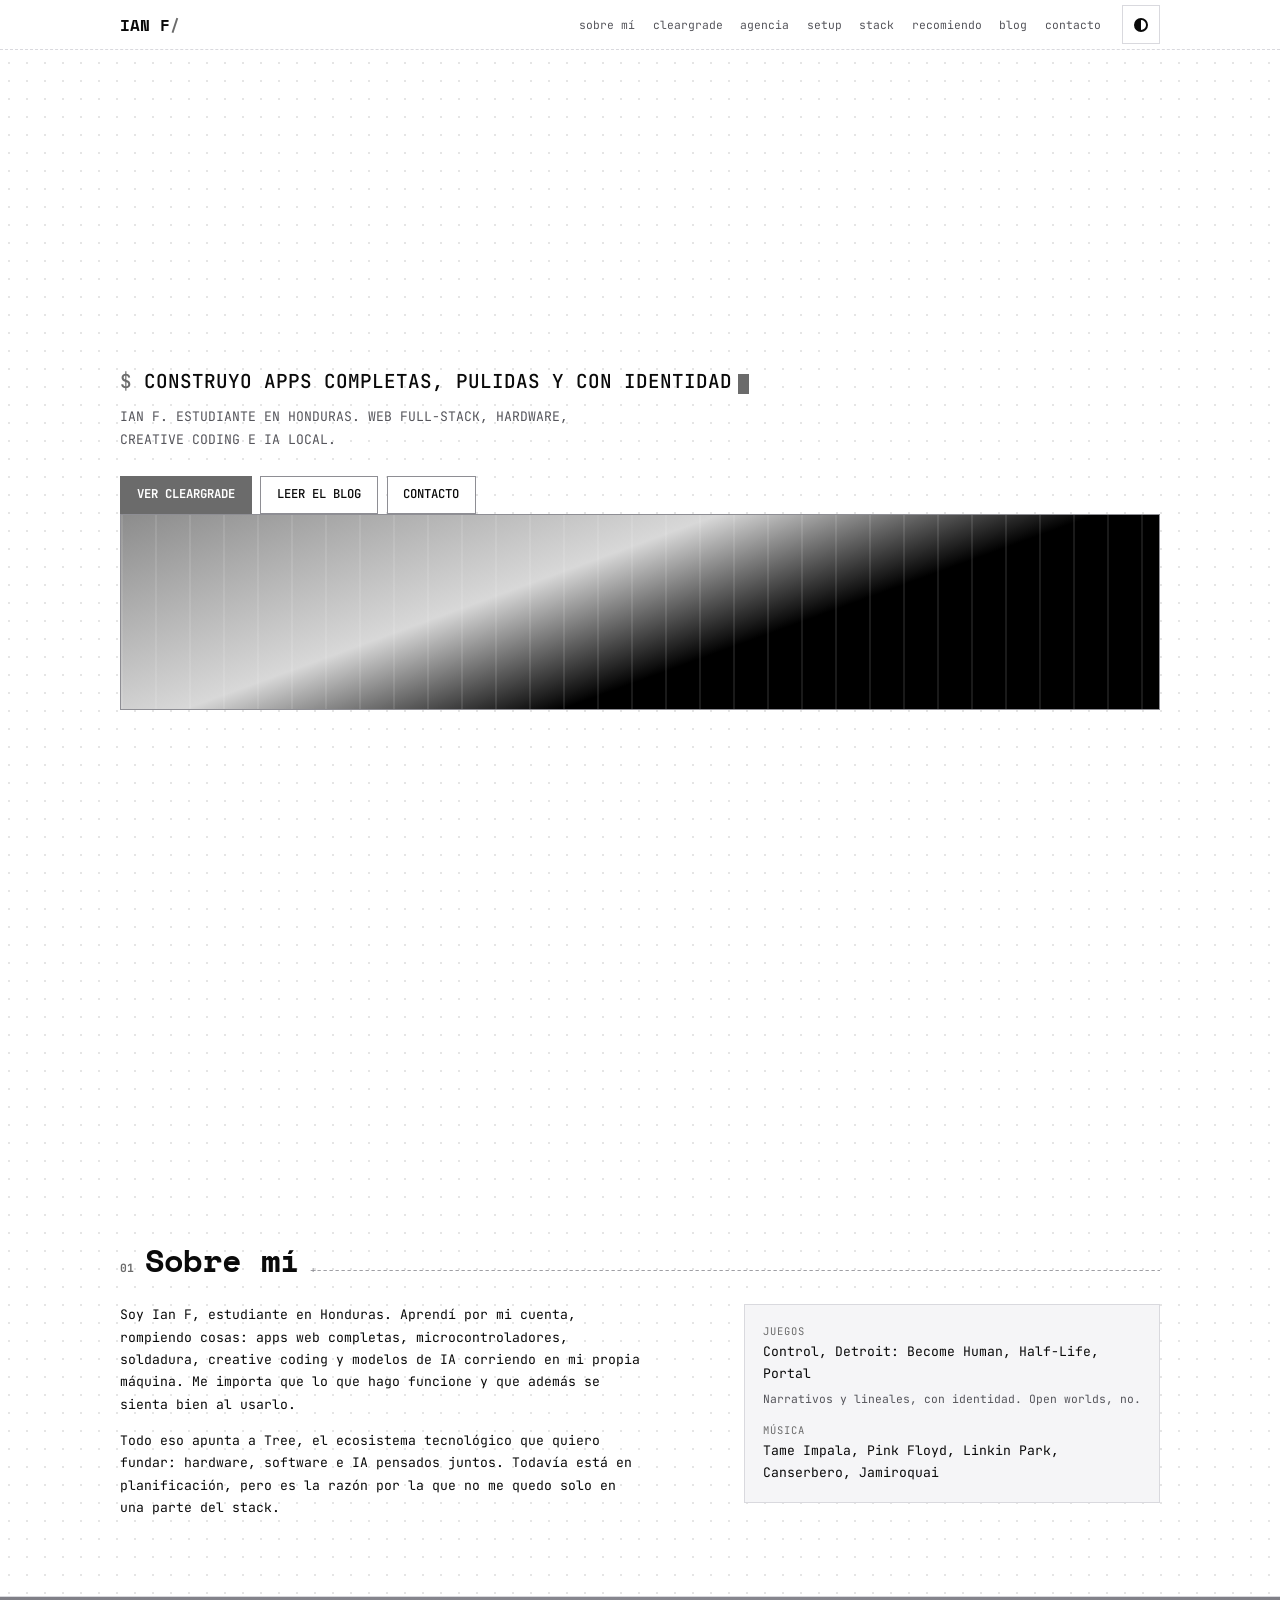
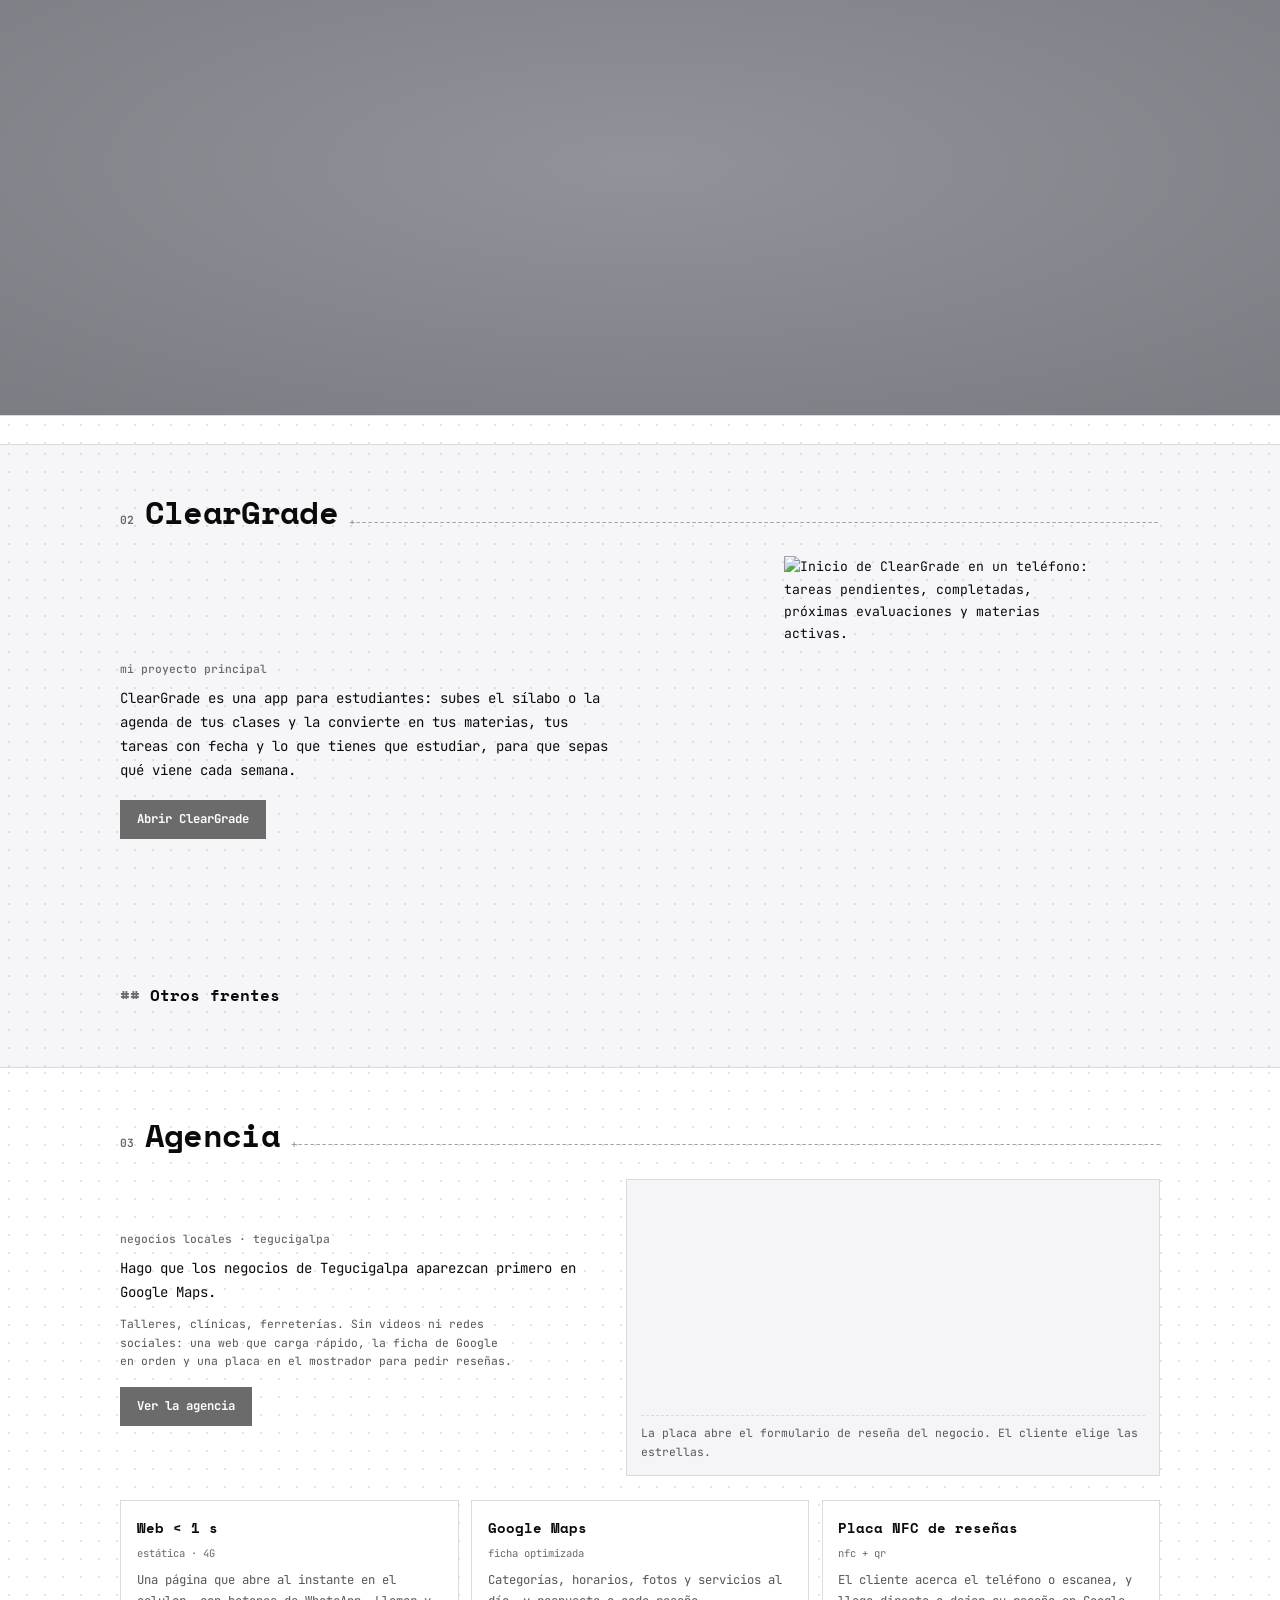
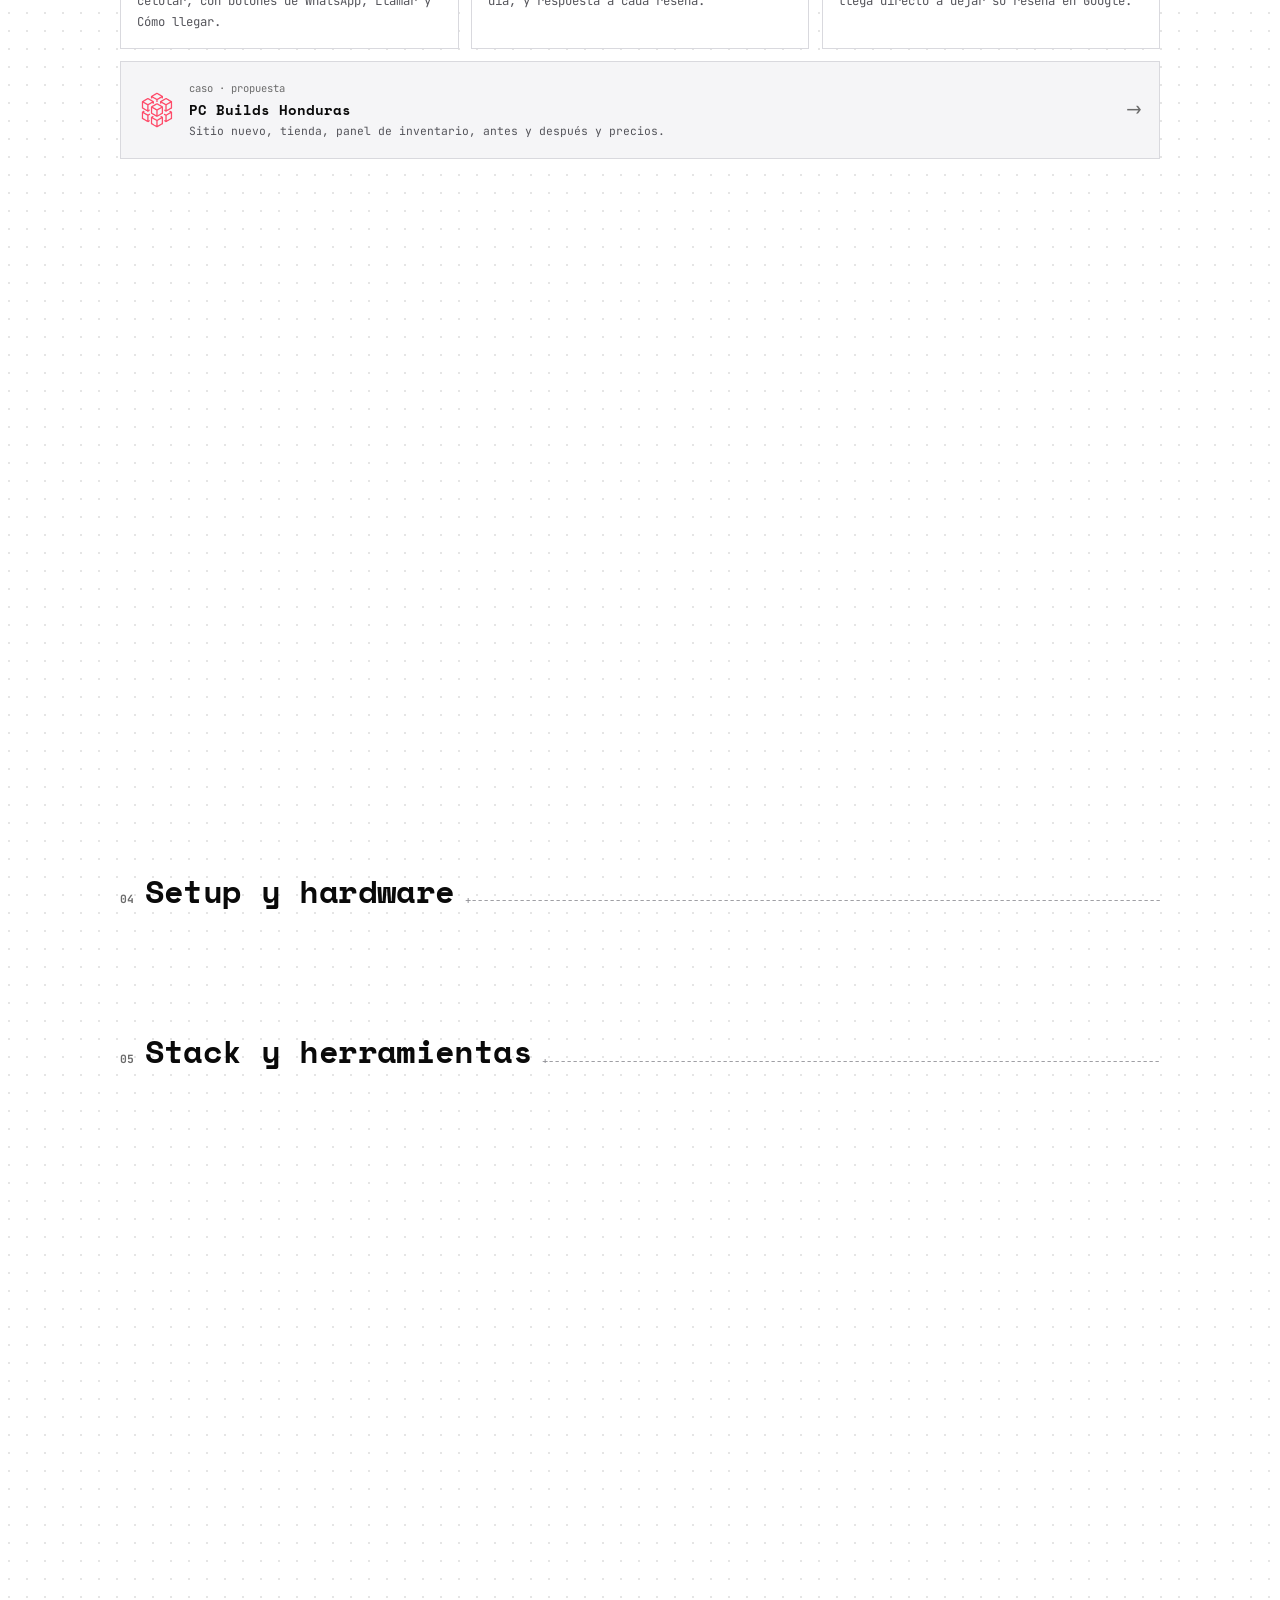
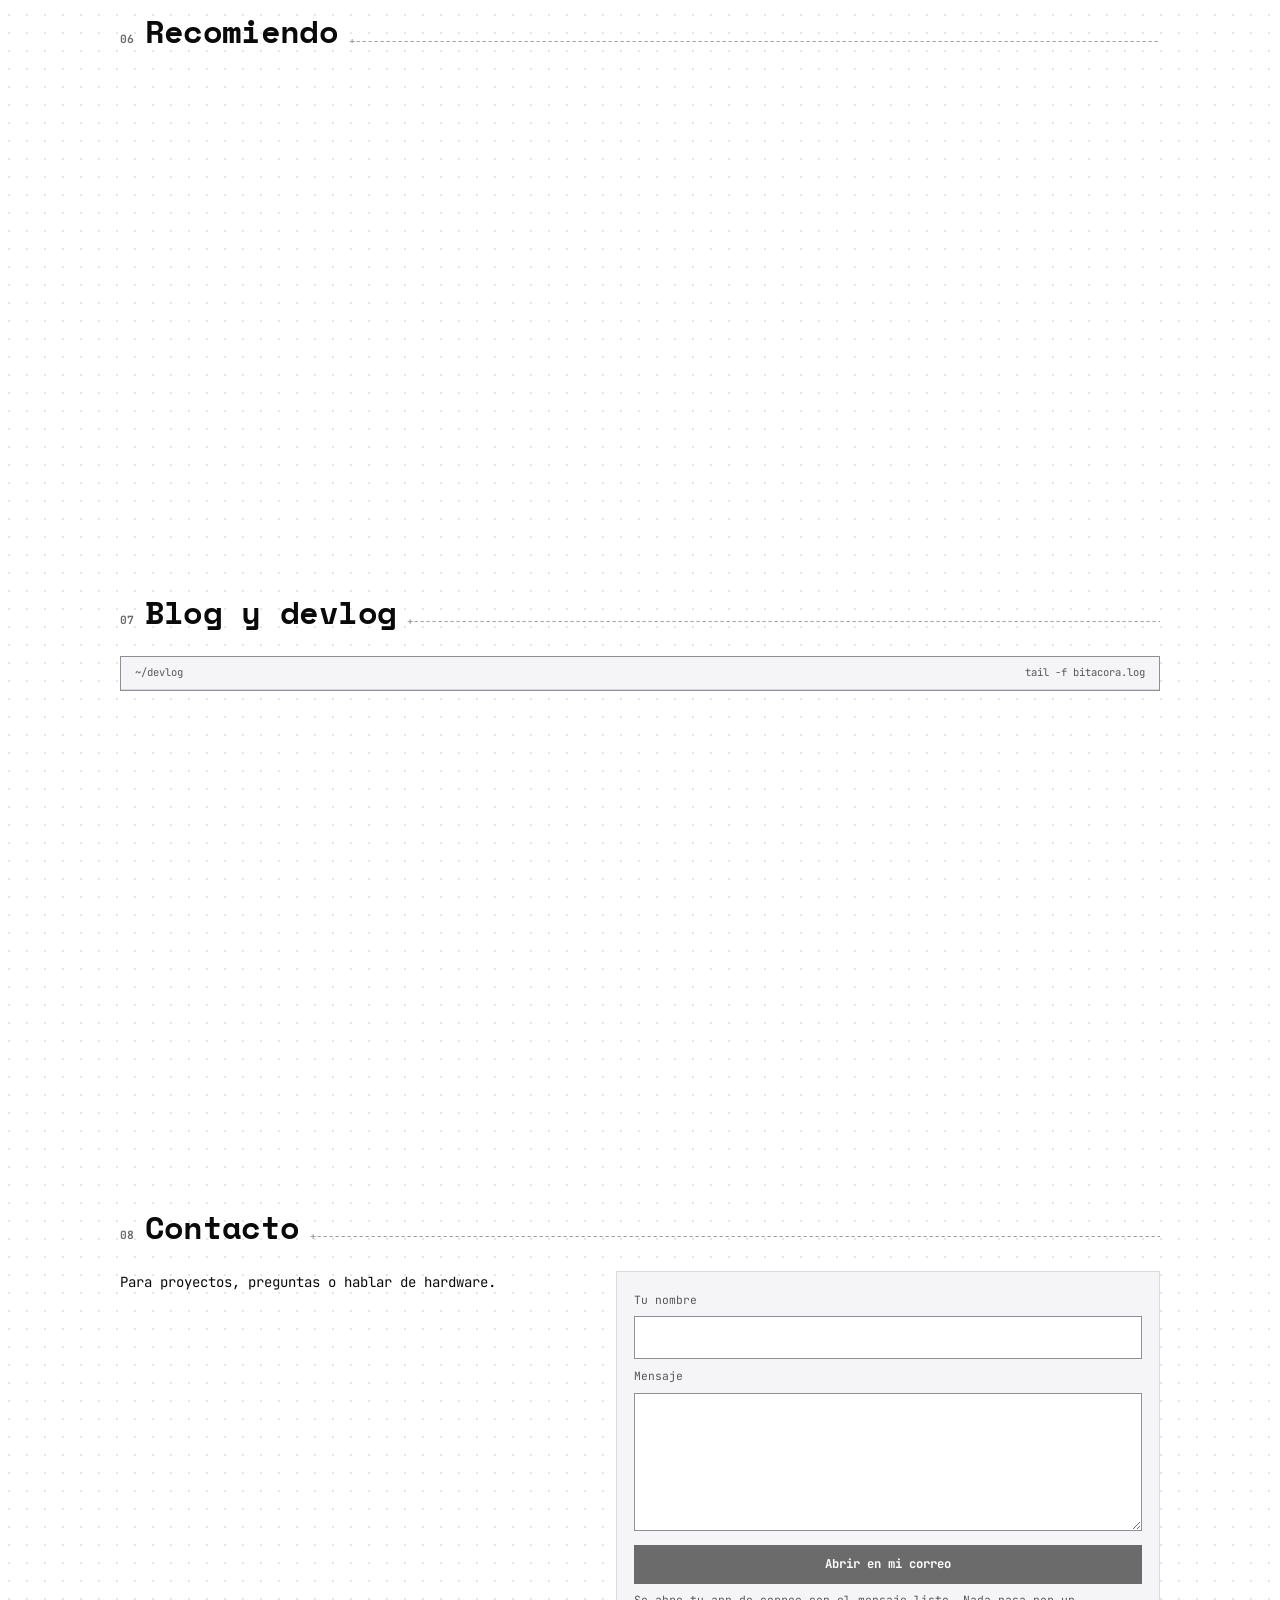
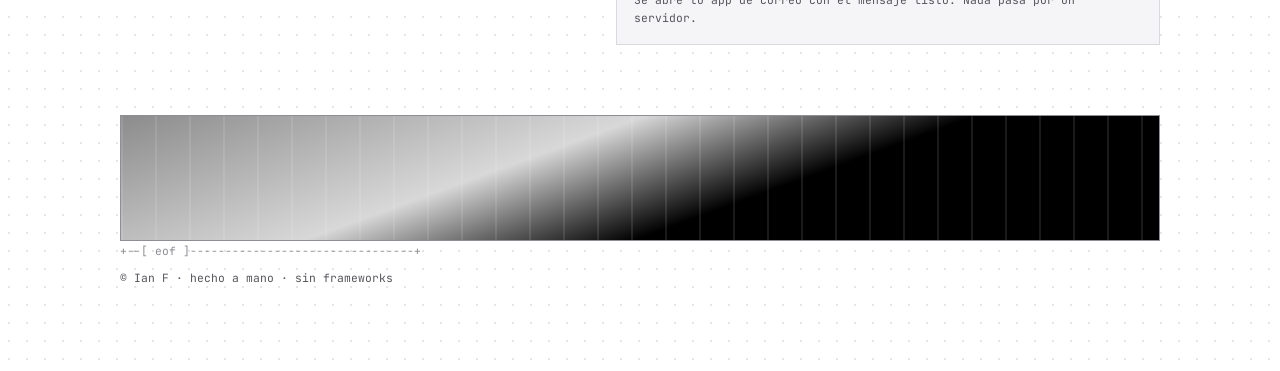
==== commit 89df65b4: "feat(agencia): propuesta de PC Builds Honduras en /propuesta/PCBH/ Página con la barra, el tema y lo" ====
--- a/index.html
+++ b/index.html
@@ -161,6 +161,11 @@
           <p data-i18n="agency_c3_body">El cliente acerca el teléfono o escanea, y llega directo a dejar su reseña en Google.</p>
         </li>
       </ul>
+      <a class="panel agency-case" href="/propuesta/PCBH/">
+        <img src="/assets/pcbh/pcb-cubes.svg" alt="" width="36" height="36" loading="lazy">
+        <span><small>caso · propuesta</small><b>PC Builds Honduras</b><span class="note">Sitio nuevo, tienda, panel de inventario, antes y después y precios.</span></span>
+        <span class="agency-case-go" aria-hidden="true">-&gt;</span>
+      </a>
     </section>
 
     <div class="flower-sep" data-flower="arduino" data-side="right" aria-hidden="true"></div>
--- a/css/styles.css
+++ b/css/styles.css
@@ -410,3 +410,84 @@
 .portal-mode :is(h1, h2, h3, h4, p, li, a, button, img, figure, dt, dd, pre, label, article, summary, .rec) { touch-action: none; user-select: none; -webkit-user-select: none; cursor: grab; }
 .portal-moved { position: relative; z-index: 50; }
 .portal-held { z-index: 55; cursor: grabbing !important; filter: drop-shadow(0 0 10px #3aa0ff88); }
+
+/* Propuesta PC Builds Honduras (/propuesta/PCBH/) */
+.pcbh-path { color: var(--muted); font-size: 0.8125rem; margin-bottom: 1.5rem; }
+.pcbh-path a { color: var(--accent); text-decoration: none; }
+.pcbh-path a:hover { text-decoration: underline; text-underline-offset: 3px; }
+.pcbh-path span { margin-inline: 0.25rem; color: var(--line-strong); }
+.pcbh-path b { color: var(--fg); }
+.pcbh-title { display: flex; align-items: center; gap: 1rem; }
+.pcbh-title img { width: clamp(2.5rem, 6vw, 3.5rem); height: auto; }
+.pcbh-title h1 { font: 700 clamp(1.75rem, 5.2vw, 3rem)/1.1 var(--display); letter-spacing: -0.02em; }
+.pcbh-meta { display: grid; gap: 0.375rem; margin-top: 2rem; padding-top: 1rem; border-top: 1px dashed var(--line); font-size: 0.8125rem; }
+.pcbh-meta div { display: grid; grid-template-columns: 8.5rem minmax(0, 1fr); gap: 0.75rem; }
+.pcbh-meta dt { color: var(--accent); }
+.pcbh-meta dd { color: var(--muted); }
+
+.pcbh-board { display: block; margin-top: 1.25rem; padding: 0.5rem; transition: border-color var(--ease), box-shadow var(--ease); }
+.pcbh-board:hover { border-color: var(--accent); box-shadow: 0 0 16px -6px var(--accent); }
+.pcbh-board img { width: 100%; height: auto; }
+
+.pcbh-tabs { padding: 0 0 1rem; border: 0; }
+.pcbh-ba { display: grid; gap: 1rem; }
+.compare-frame { position: relative; }
+.compare {
+  height: clamp(22rem, 62vh, 40rem); overflow-y: auto; overflow-x: hidden;
+  background: #fff; cursor: ew-resize; touch-action: pan-y; user-select: none; -webkit-user-select: none;
+  scrollbar-width: thin;
+}
+.compare-inner { position: relative; }
+.compare img { display: block; width: 100%; height: auto; pointer-events: none; -webkit-user-drag: none; }
+.compare.is-phone img { width: min(100%, 390px); margin-inline: auto; }
+.compare-before { position: absolute; inset: 0; background: #fff; }
+.compare.is-phone .compare-before { background: transparent; }
+.compare-tag {
+  position: absolute; top: 0.75rem; z-index: 5; padding: 0.125rem 0.5rem; pointer-events: none;
+  background: #000; color: #fff; font-size: 0.6875rem; letter-spacing: 0.08em; text-transform: uppercase;
+}
+.compare-tag-l { left: 0.75rem; }
+.compare-tag-r { right: 1.25rem; }
+.compare-handle { position: absolute; top: 0; bottom: 0; z-index: 4; width: 0; border-left: 2px solid #000; outline: none; }
+.compare-handle span {
+  position: sticky; top: calc(clamp(22rem, 62vh, 40rem) / 2 - 1rem); display: grid; place-items: center; width: 3rem; height: 2rem; margin-left: -1.55rem;
+  background: #000; color: #fff; font-size: 0.75rem; font-weight: 700; transition: transform 160ms cubic-bezier(0.23, 1, 0.32, 1);
+}
+.compare:hover .compare-handle span, .compare-handle:focus-visible span { transform: scale(1.12); }
+.compare-handle:focus-visible span { outline: 2px solid var(--accent); outline-offset: 2px; }
+.pcbh-changes { display: grid; gap: 0.875rem; align-content: start; }
+.pcbh-changes h3 { font: 700 1.125rem var(--display); }
+.pcbh-changes h3::before { content: '> '; color: var(--accent); }
+.pcbh-changes .post-list { color: var(--muted); font-size: 0.875rem; gap: 0.5rem; }
+.pcbh-changes .btn { justify-self: start; }
+
+.pcbh-checks { display: grid; gap: 0.375rem; color: var(--muted); font-size: 0.8125rem; flex: 1; }
+.pcbh-checks li { display: grid; grid-template-columns: 1.5rem minmax(0, 1fr); }
+.pcbh-checks li::before { content: '[x]'; color: var(--accent); font-weight: 700; font-size: 0.75rem; }
+.pcbh-finding { margin-top: 0.875rem; font-size: 0.875rem; color: var(--muted); }
+.pcbh-finding b { color: var(--fg); }
+
+.pcbh-trust { margin-top: 1.25rem; }
+.pcbh-trust dd { color: var(--muted); font-size: 0.875rem; }
+
+.pcbh-plans { margin-top: 1.25rem; }
+.pcbh-price { font: 700 clamp(1.75rem, 3.6vw, 2.25rem)/1.1 var(--display); margin-block: 0.25rem 0.5rem; padding-bottom: 0.75rem; border-bottom: 1px dashed var(--line); }
+.pcbh-featured { border-color: var(--fg); box-shadow: inset 0 3px 0 var(--fg); }
+.pcbh-featured .card-status::after { content: ' ★'; }
+.pcbh-extras { grid-template-columns: repeat(2, minmax(0, 1fr)); }
+.pcbh-hosting { max-width: 75ch; font-size: 0.875rem; }
+.pcbh-next-note { margin-top: 0.5rem; }
+
+@media (min-width: 720px) { .pcbh-extras { grid-template-columns: repeat(4, minmax(0, 1fr)); } }
+@media (min-width: 960px) { .pcbh-ba { grid-template-columns: minmax(0, 1fr) 19rem; align-items: start; } }
+.agency-case {
+  display: grid; grid-template-columns: auto minmax(0, 1fr) auto; align-items: center; gap: 1rem; margin-top: 0.875rem;
+  text-decoration: none; transition: border-color var(--ease), box-shadow var(--ease);
+}
+.agency-case:hover { border-color: var(--accent); box-shadow: 0 0 16px -6px var(--accent); }
+.agency-case > span:nth-child(2) { display: grid; gap: 0.125rem; }
+.agency-case small { color: var(--accent); font-size: 0.75rem; }
+.agency-case b { font: 700 1rem var(--display); }
+.agency-case-go { color: var(--accent); font-weight: 700; transition: transform var(--ease); }
+.agency-case:hover .agency-case-go { transform: translateX(4px); }
+@media (max-width: 719px) { .pcbh-meta div { grid-template-columns: 6.5rem minmax(0, 1fr); } }
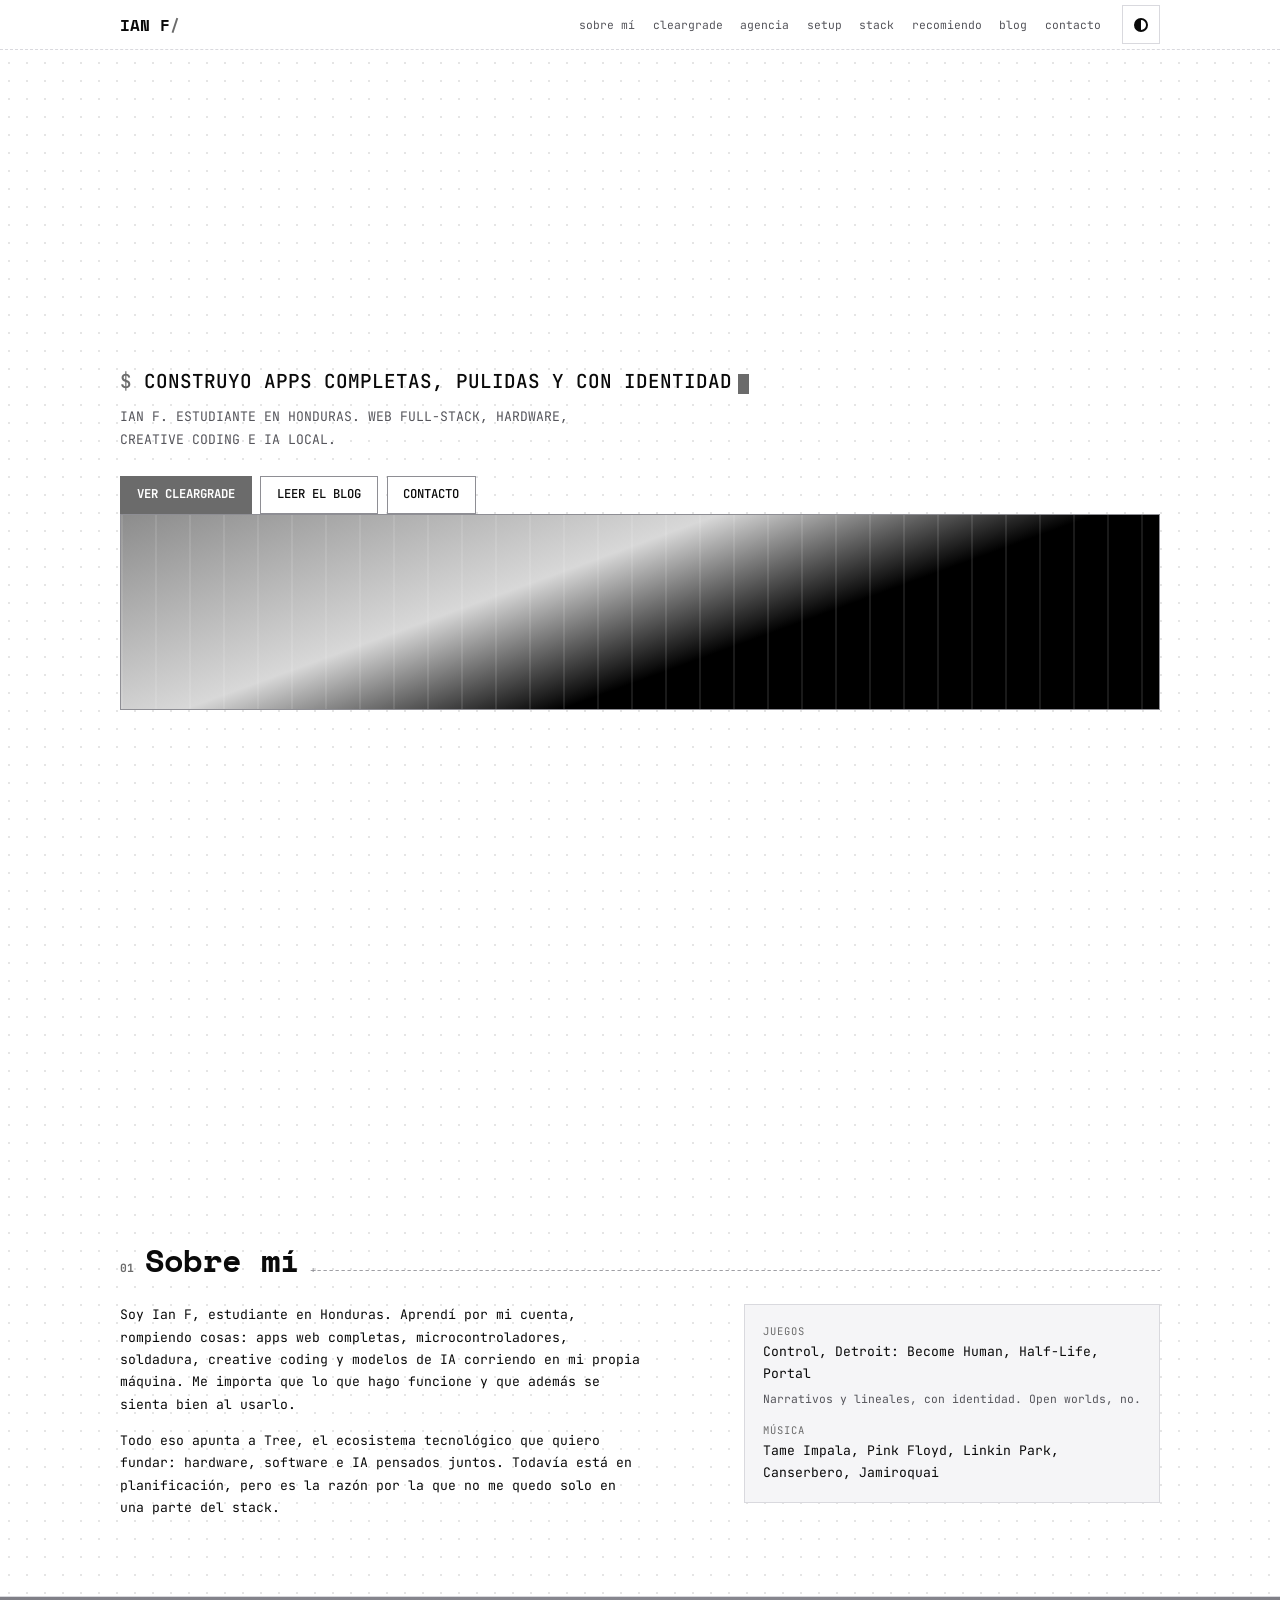
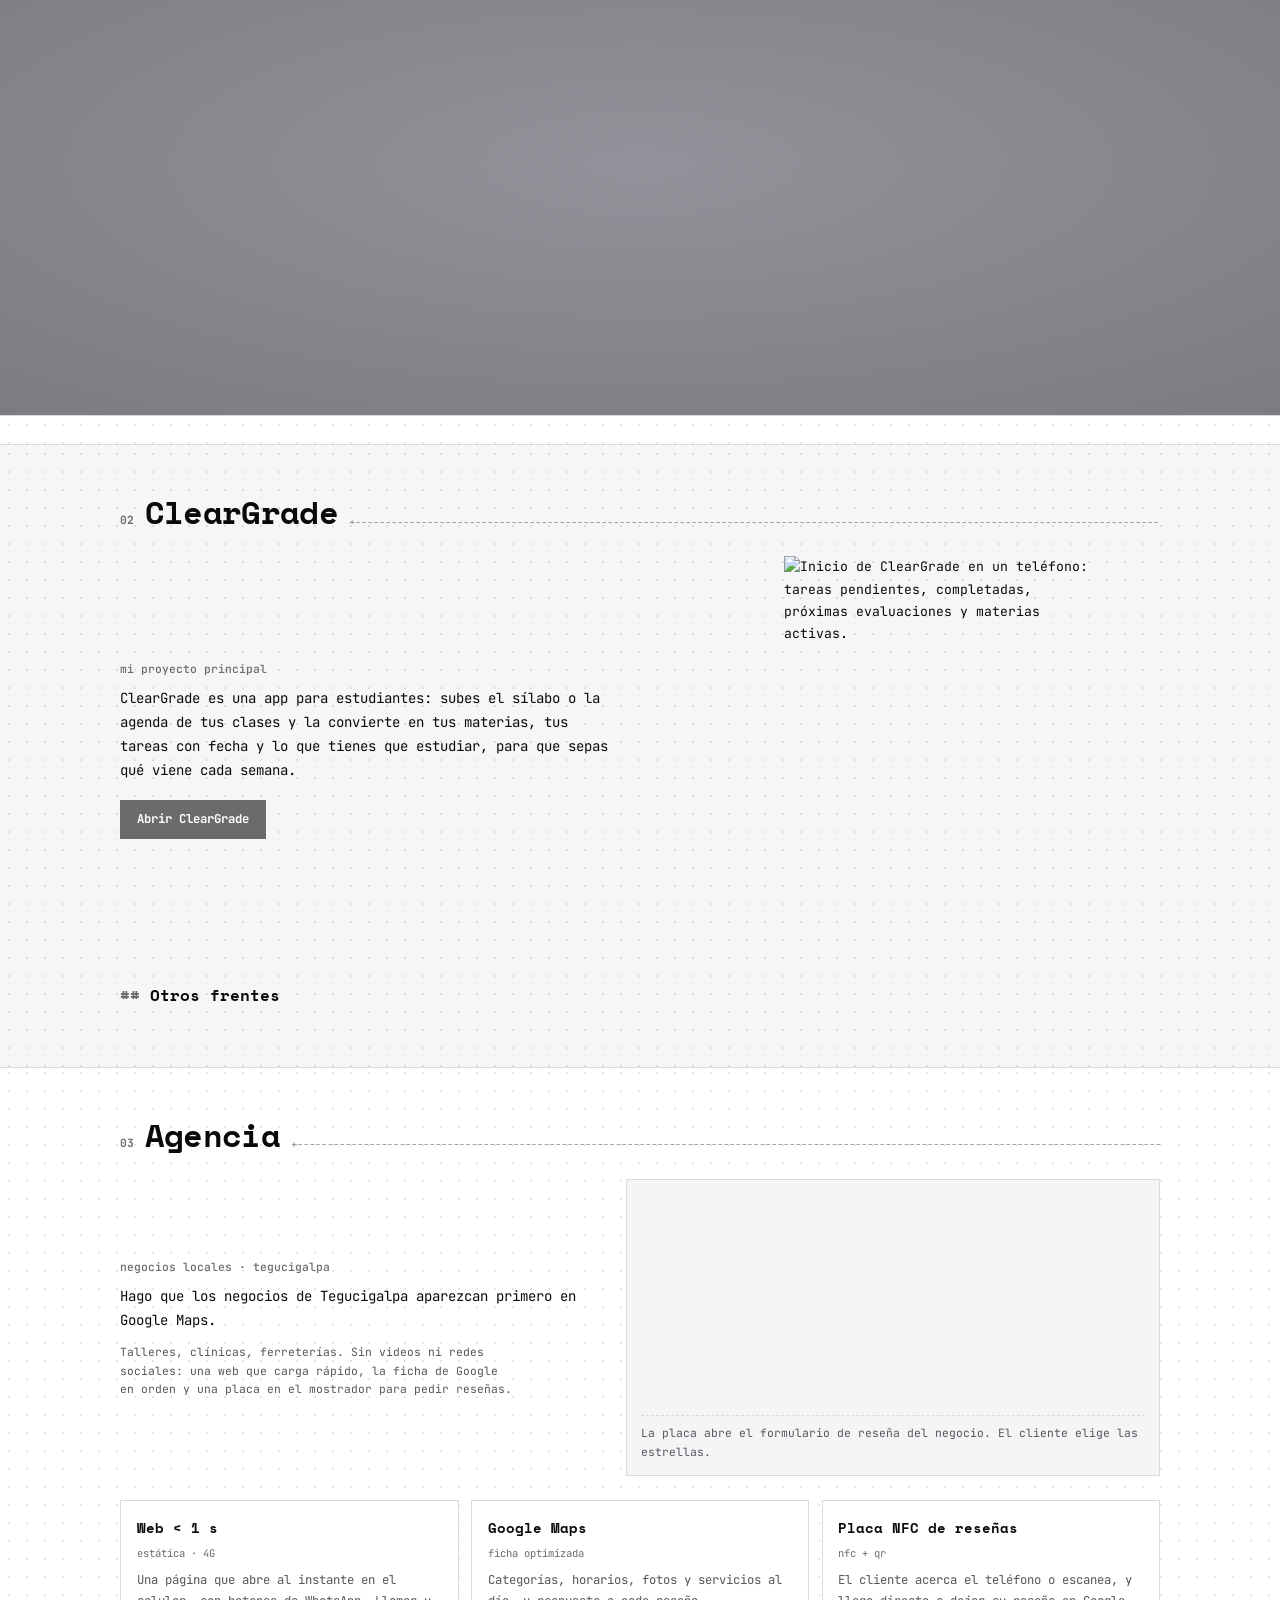
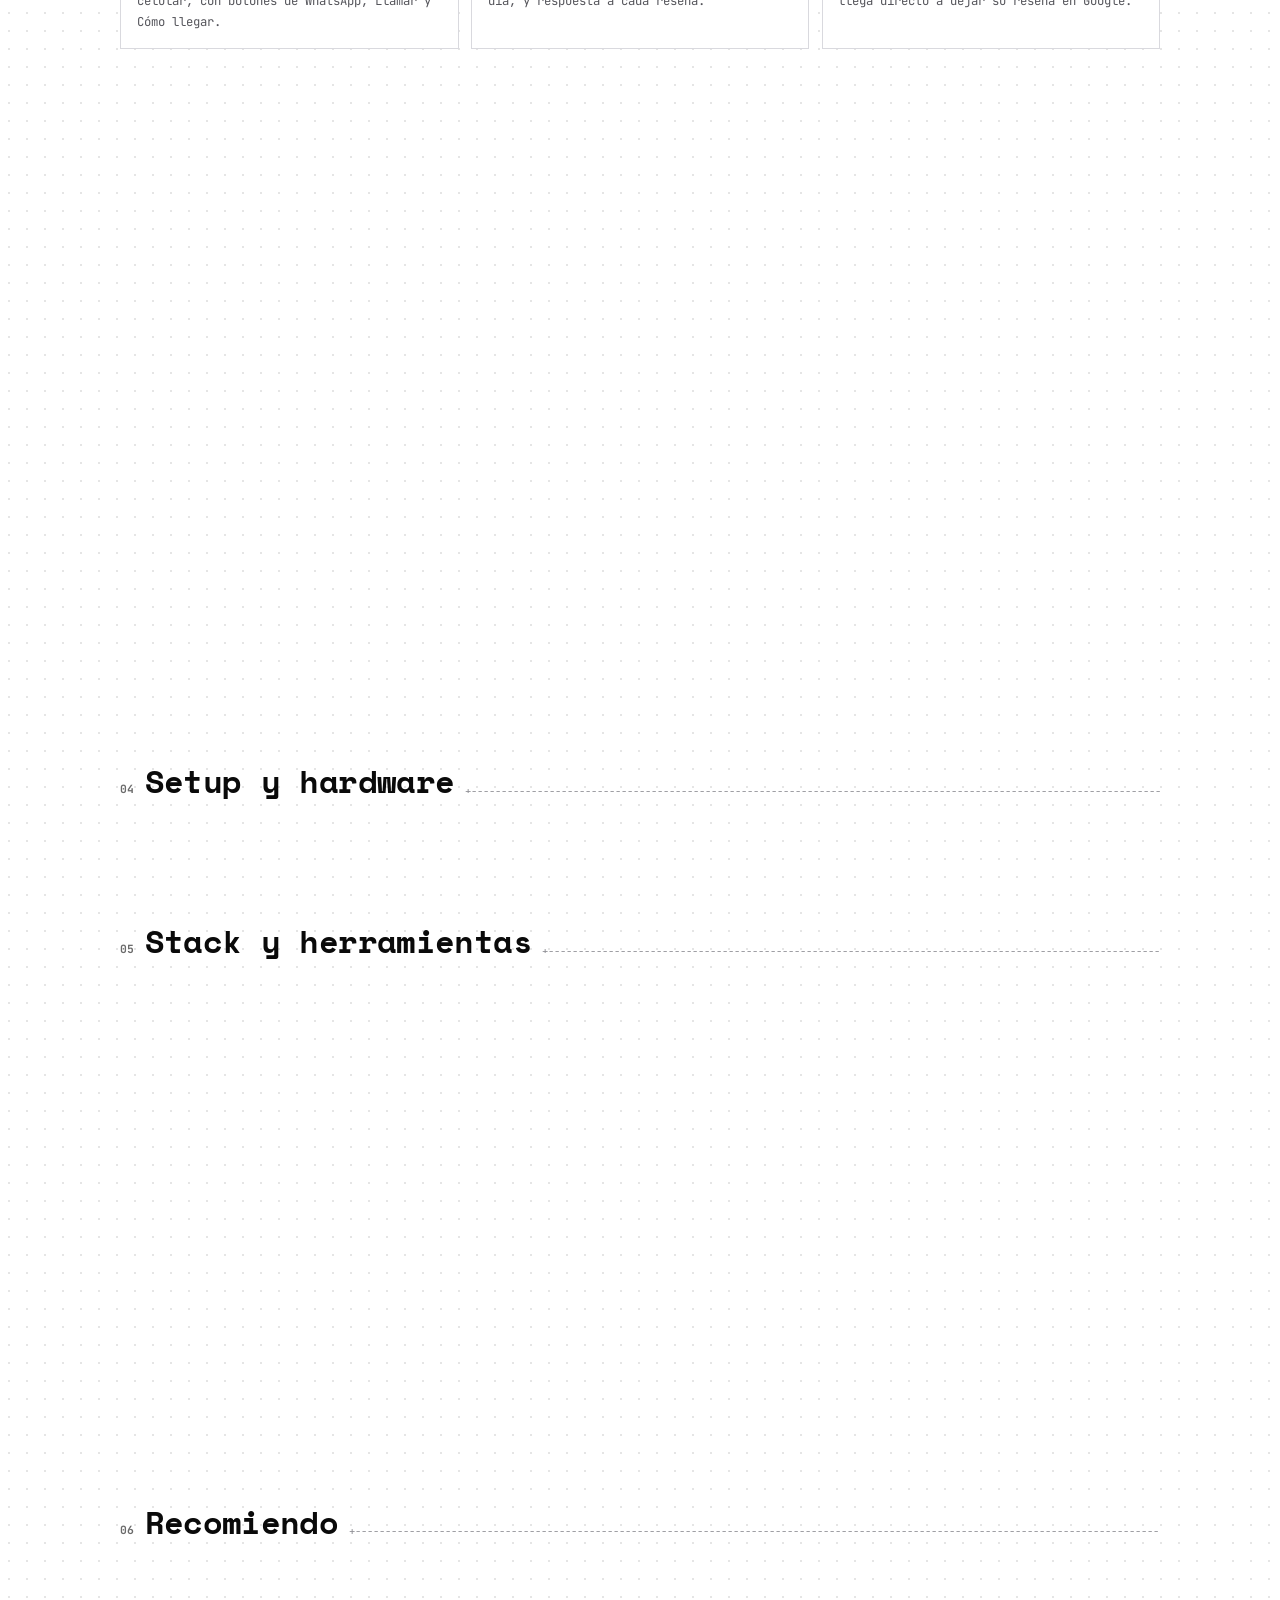
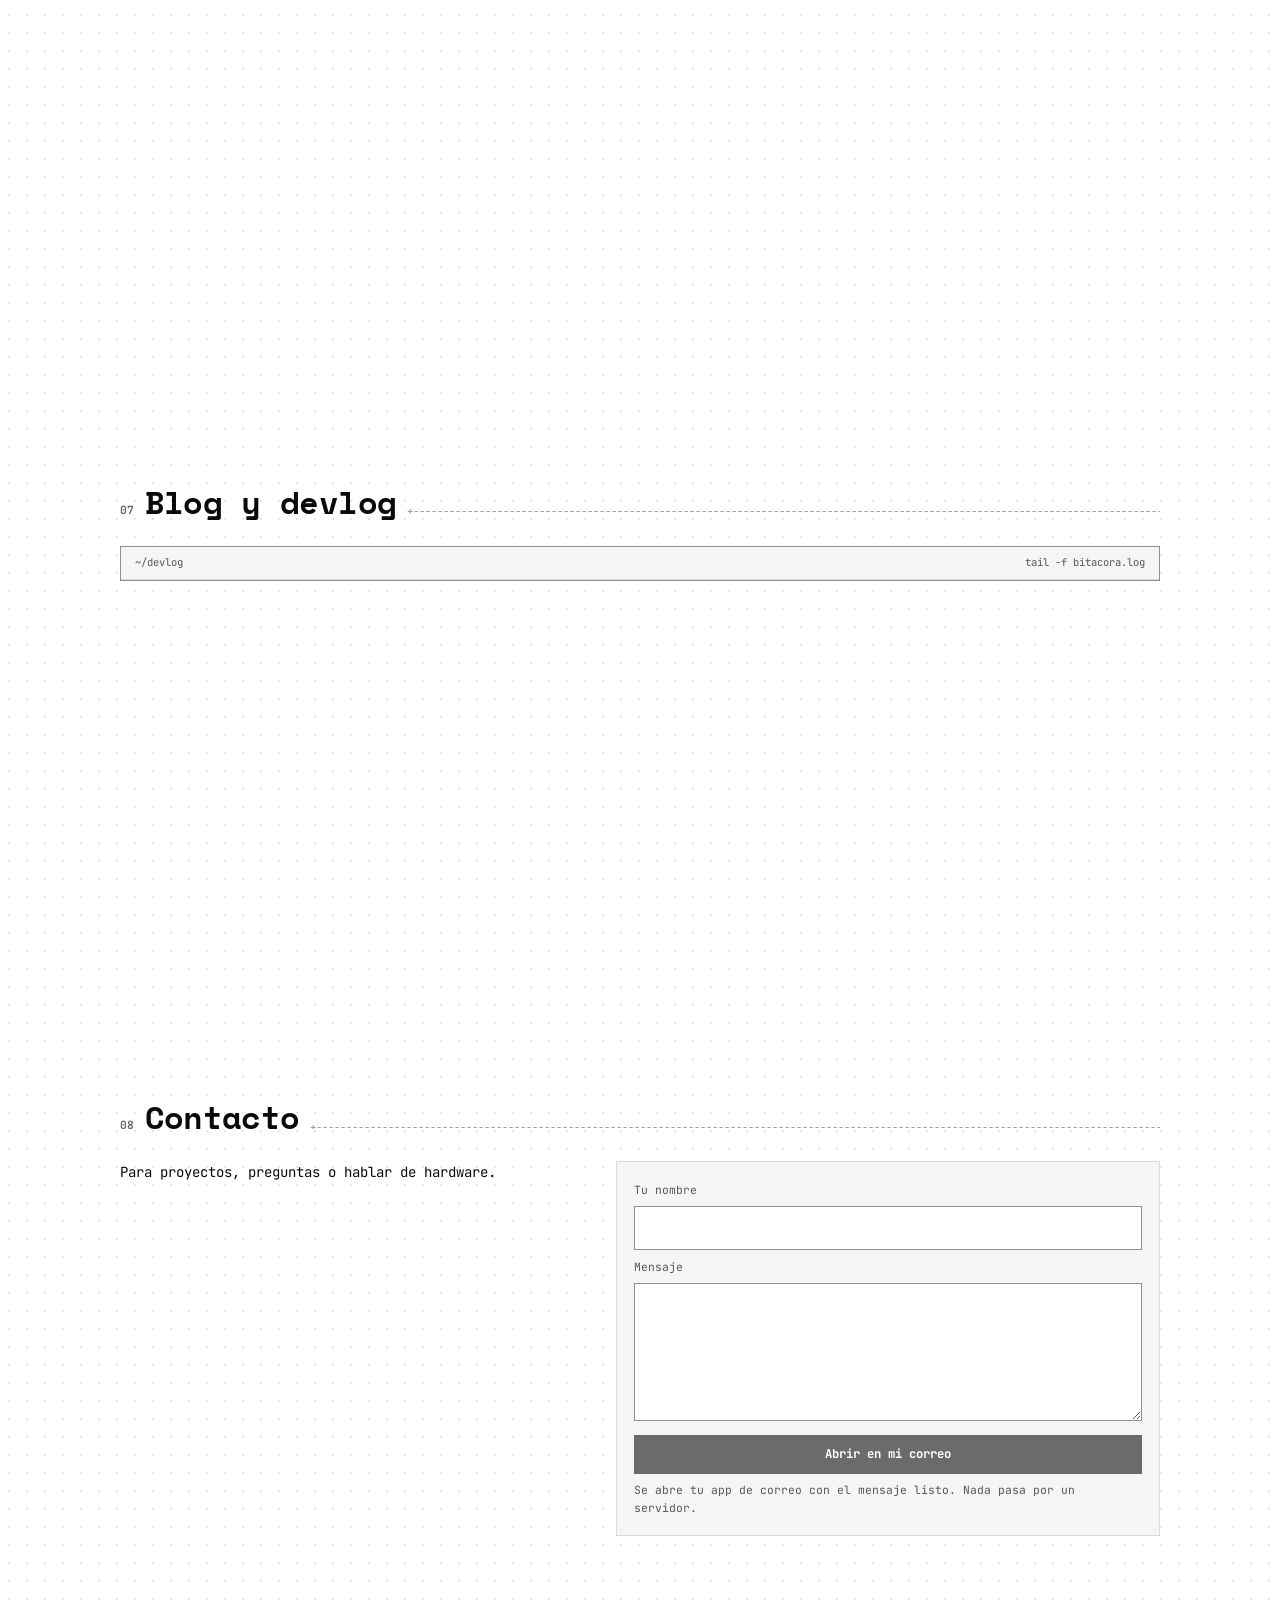
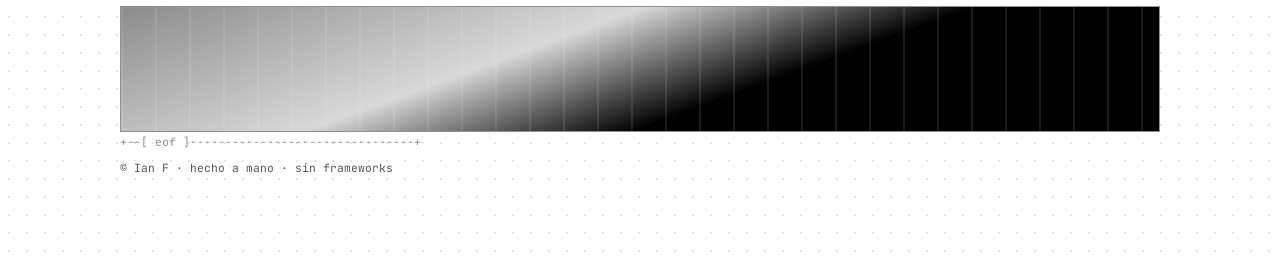
==== commit c9c6896b: "feat(pcbh): propuesta sellada y fuera de la landing Sello con referencia PCBH-2026-01, vigencia y hu" ====
--- a/index.html
+++ b/index.html
@@ -137,7 +137,6 @@
           <p class="kicker"><span data-i18n="agency_kicker">negocios locales · tegucigalpa</span></p>
           <p class="lead" data-i18n="agency_lead">Hago que los negocios de Tegucigalpa aparezcan primero en Google Maps.</p>
           <p class="note agency-note" data-i18n="agency_note">Talleres, clínicas, ferreterías. Sin videos ni redes sociales: una web que carga rápido, la ficha de Google en orden y una placa en el mostrador para pedir reseñas.</p>
-          <a class="btn btn-primary" id="agencyLink" data-i18n="agency_cta">Ver la agencia</a>
         </div>
         <figure class="agency-demo panel">
           <canvas class="nfc-plate" id="nfcPlate" role="img" aria-label="Animación: un teléfono se acerca a la placa del mostrador y se abre el formulario de reseña."></canvas>
@@ -161,11 +160,6 @@
           <p data-i18n="agency_c3_body">El cliente acerca el teléfono o escanea, y llega directo a dejar su reseña en Google.</p>
         </li>
       </ul>
-      <a class="panel agency-case" href="/propuesta/PCBH/">
-        <img src="/assets/pcbh/pcb-cubes.svg" alt="" width="36" height="36" loading="lazy">
-        <span><small>caso · propuesta</small><b>PC Builds Honduras</b><span class="note">Sitio nuevo, tienda, panel de inventario, antes y después y precios.</span></span>
-        <span class="agency-case-go" aria-hidden="true">-&gt;</span>
-      </a>
     </section>
 
     <div class="flower-sep" data-flower="arduino" data-side="right" aria-hidden="true"></div>
--- a/css/styles.css
+++ b/css/styles.css
@@ -480,14 +480,12 @@
 
 @media (min-width: 720px) { .pcbh-extras { grid-template-columns: repeat(4, minmax(0, 1fr)); } }
 @media (min-width: 960px) { .pcbh-ba { grid-template-columns: minmax(0, 1fr) 19rem; align-items: start; } }
-.agency-case {
-  display: grid; grid-template-columns: auto minmax(0, 1fr) auto; align-items: center; gap: 1rem; margin-top: 0.875rem;
-  text-decoration: none; transition: border-color var(--ease), box-shadow var(--ease);
-}
-.agency-case:hover { border-color: var(--accent); box-shadow: 0 0 16px -6px var(--accent); }
-.agency-case > span:nth-child(2) { display: grid; gap: 0.125rem; }
-.agency-case small { color: var(--accent); font-size: 0.75rem; }
-.agency-case b { font: 700 1rem var(--display); }
-.agency-case-go { color: var(--accent); font-weight: 700; transition: transform var(--ease); }
-.agency-case:hover .agency-case-go { transform: translateX(4px); }
 @media (max-width: 719px) { .pcbh-meta div { grid-template-columns: 6.5rem minmax(0, 1fr); } }
+.pcbh-seal { margin: 0; padding: 1rem 1.25rem; border: 3px double var(--fg); background: var(--surface); display: grid; gap: 0.75rem; align-self: start; }
+.pcbh-seal figcaption { color: var(--accent); font-weight: 700; font-size: 0.8125rem; }
+.pcbh-seal dl { display: grid; gap: 0.25rem; }
+.pcbh-seal dl div { display: grid; grid-template-columns: 7.5rem minmax(0, 1fr); gap: 0.75rem; font-size: 0.875rem; }
+.pcbh-seal dt { color: var(--muted); }
+.pcbh-seal code { font: 700 0.8125rem var(--mono); letter-spacing: 0.04em; overflow-wrap: anywhere; }
+.pcbh-seal .note { border-top: 1px dashed var(--line); padding-top: 0.625rem; }
+.pcbh-next-note + .actions { margin-top: 1.25rem; }
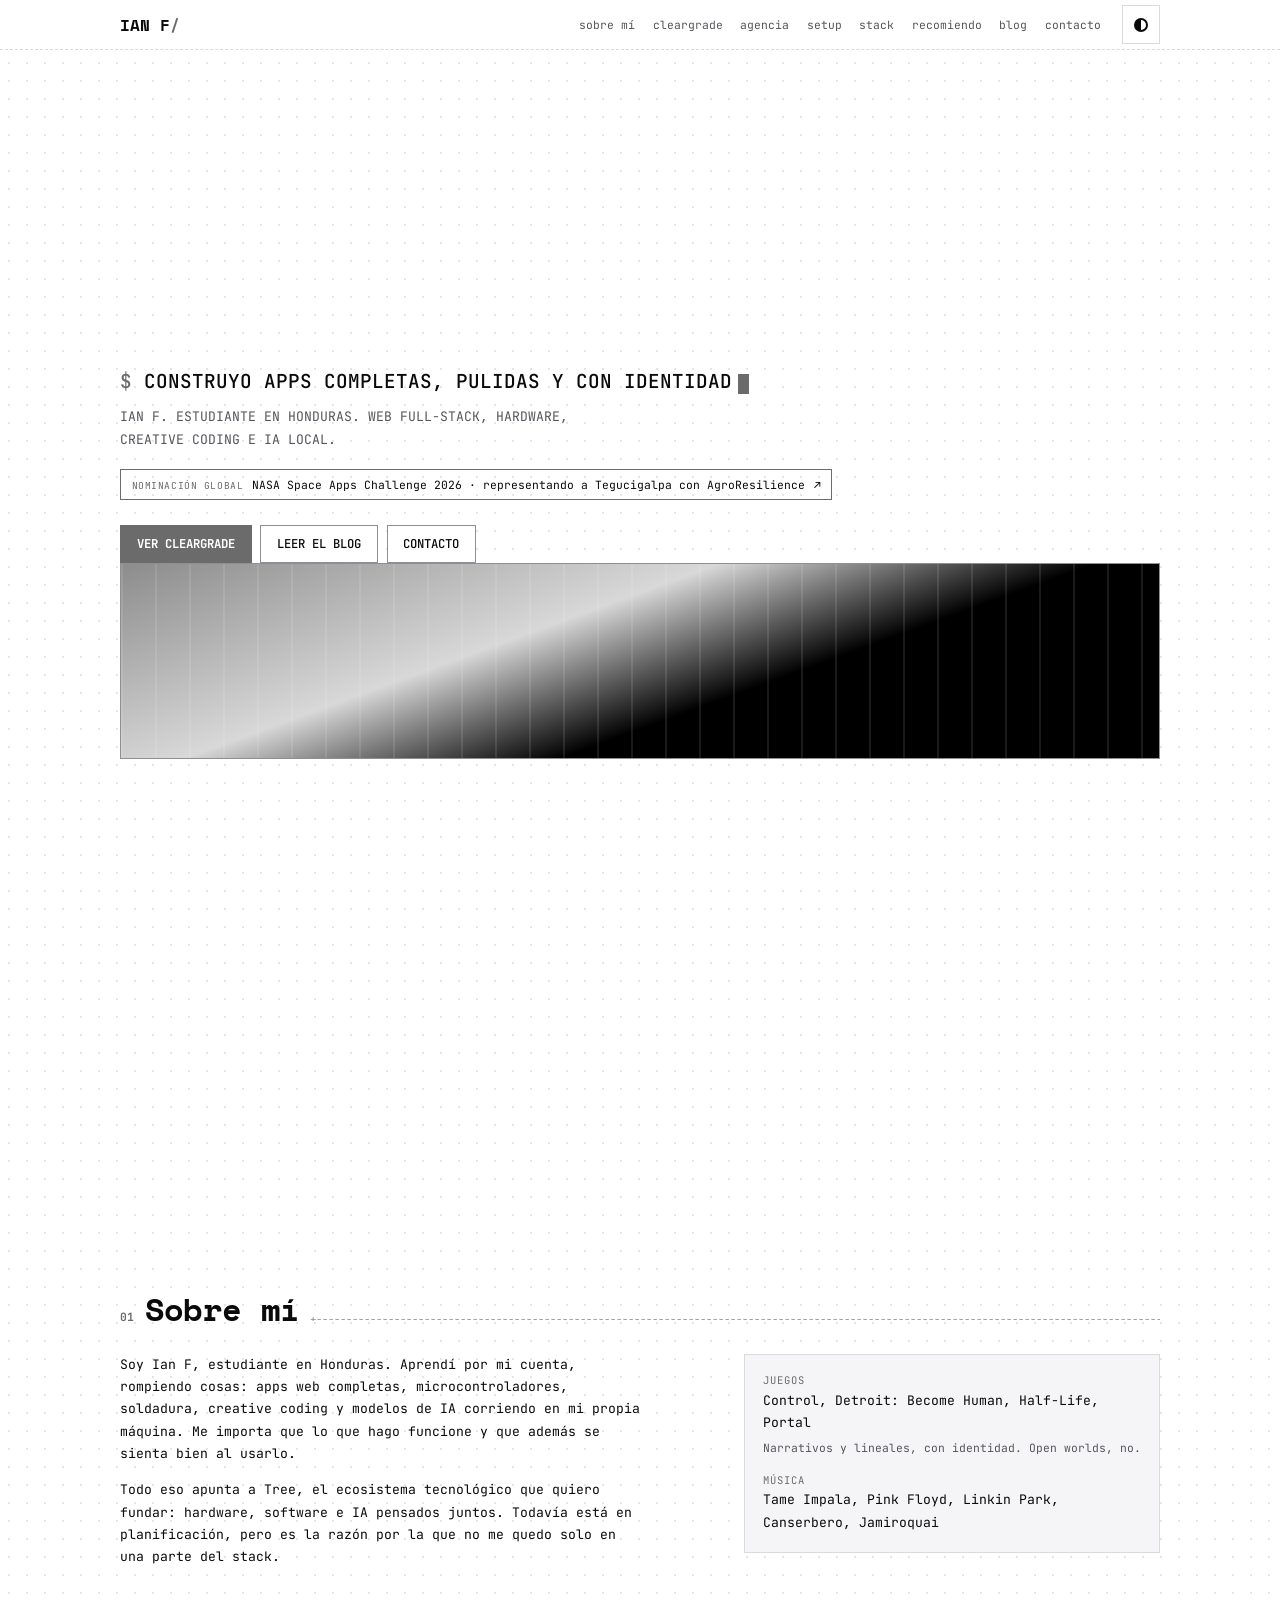
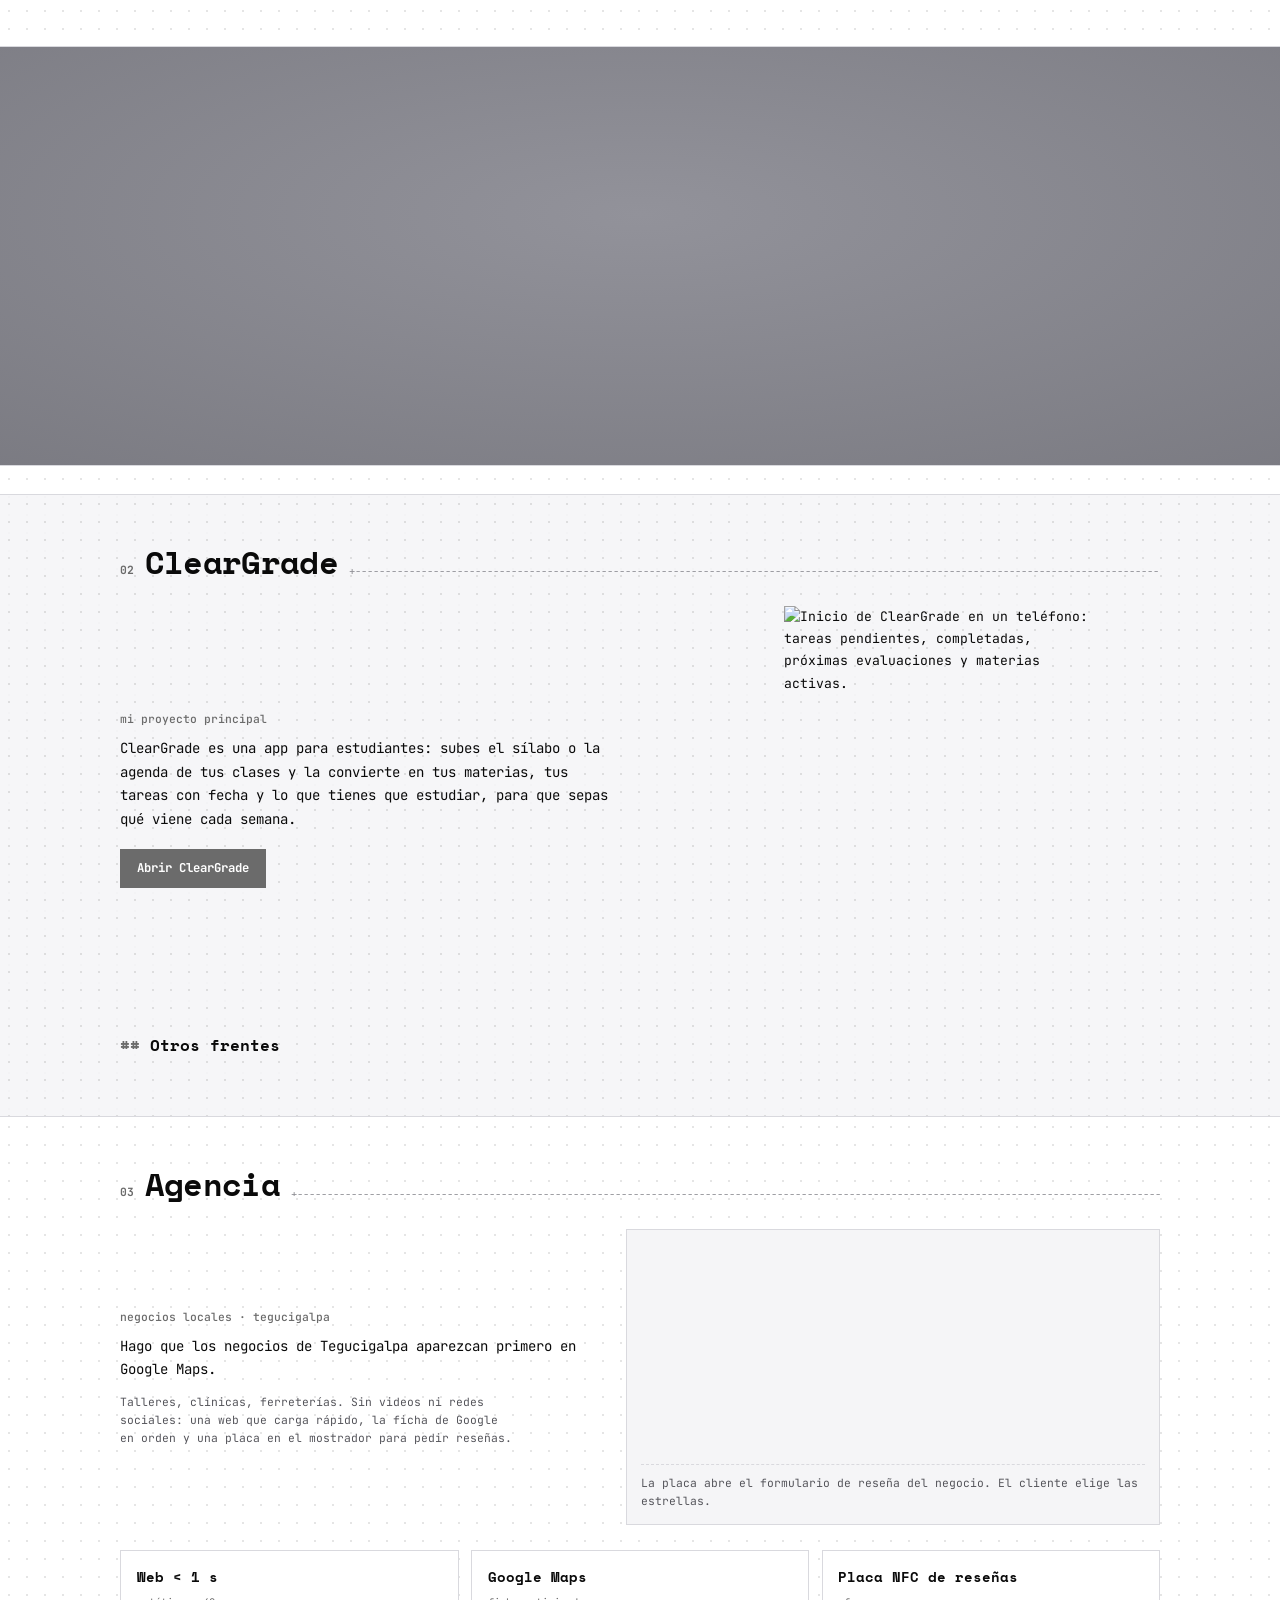
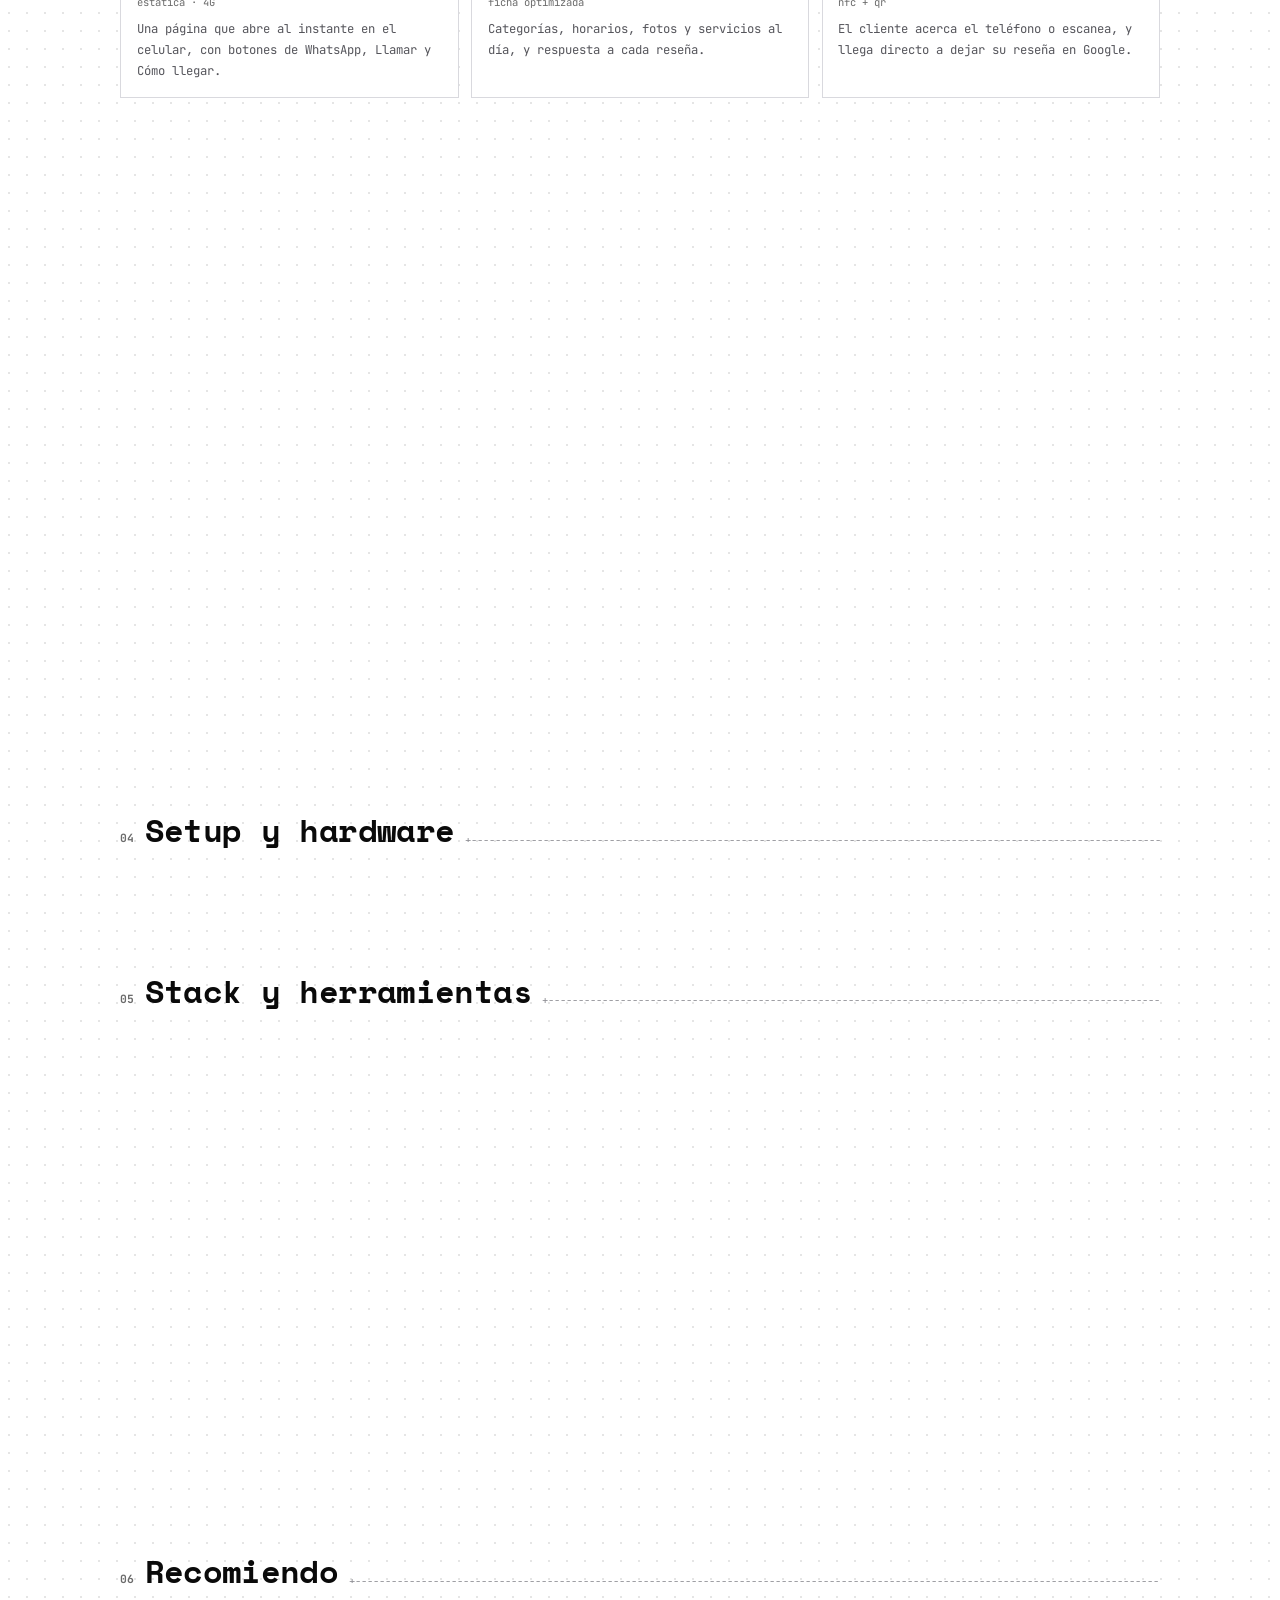
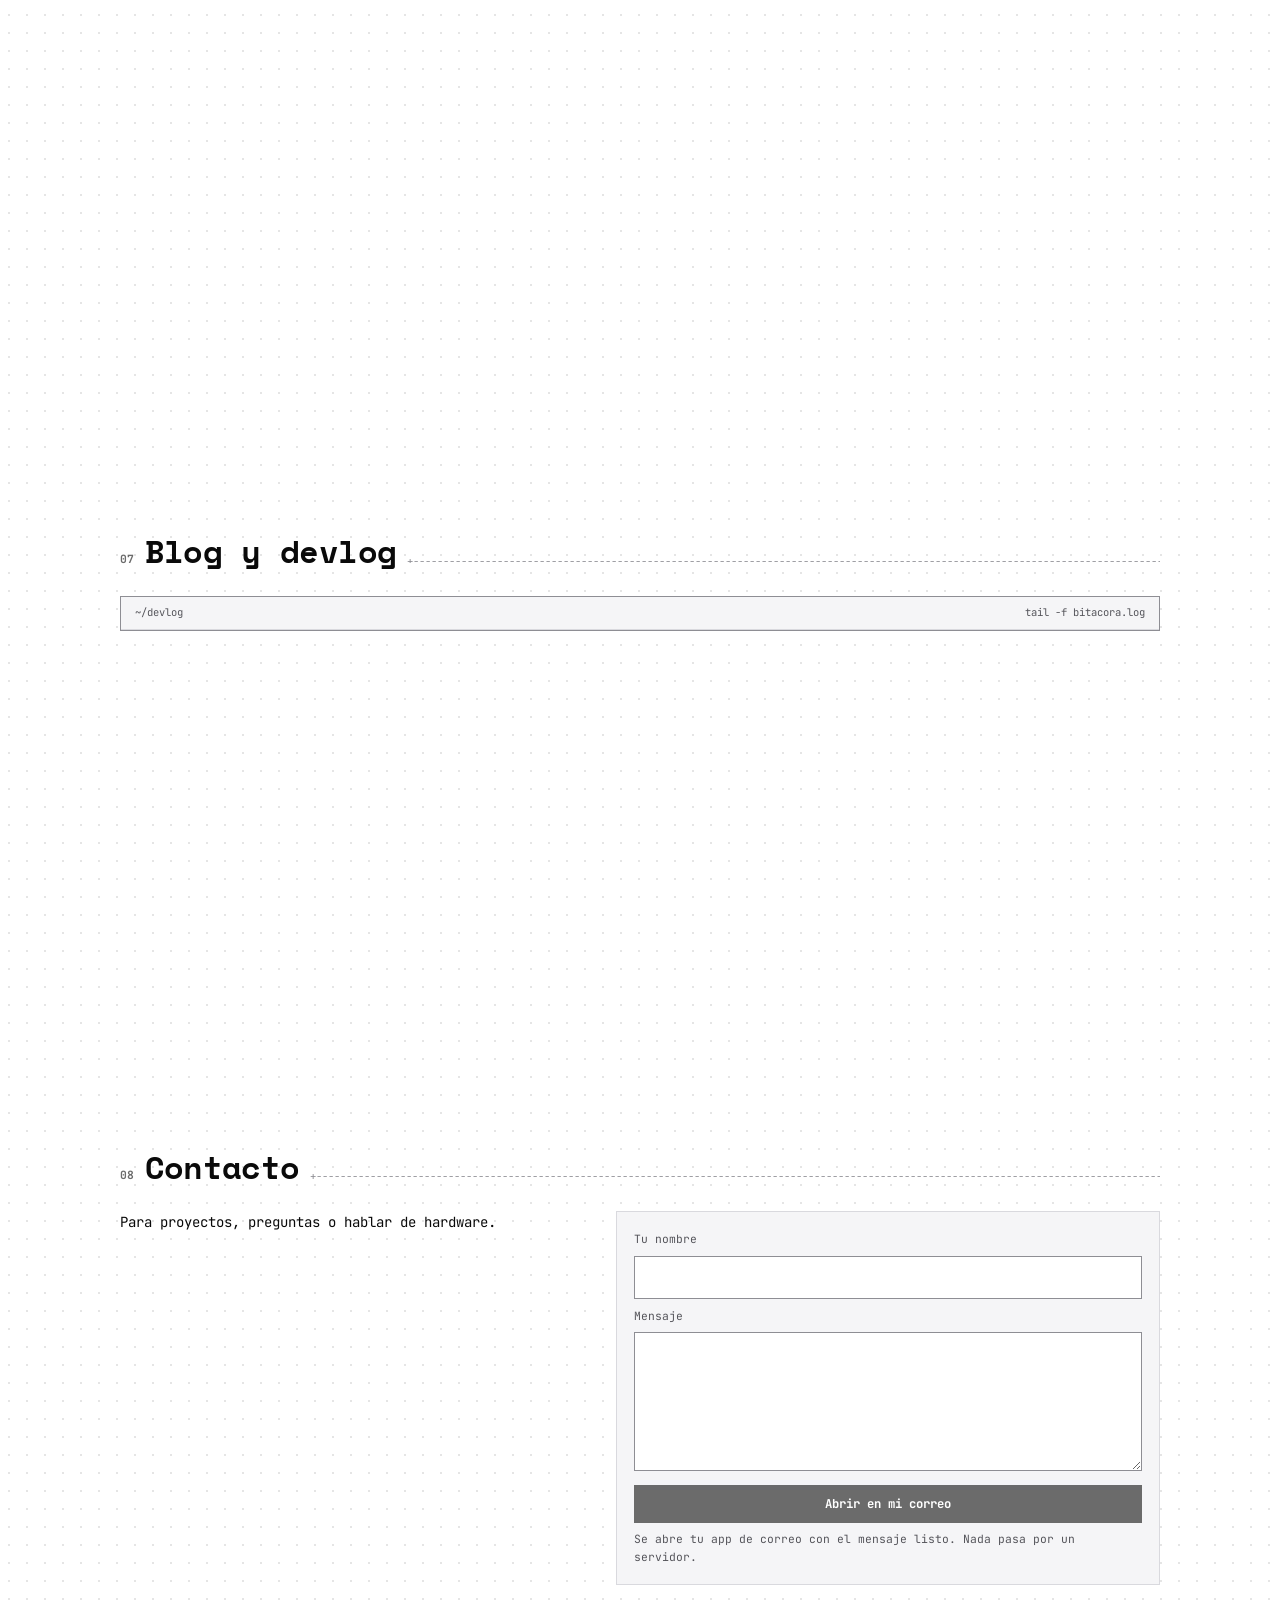
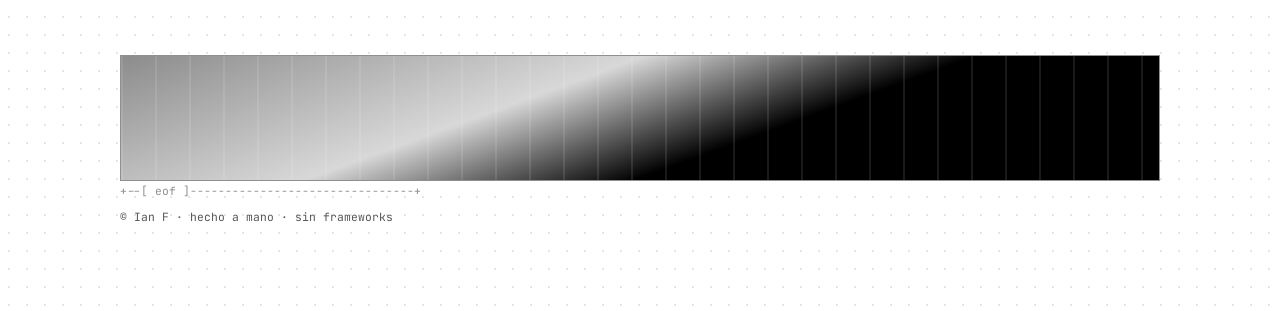
==== commit 4f3ffcdb: "feat: nominación global NASA Space Apps 2026 con AgroResilience Co-Authored-By: Claude Opus 5.5 <nor" ====
--- a/index.html
+++ b/index.html
@@ -78,6 +78,11 @@
       <canvas class="dotmatrix" id="dotmatrix" aria-hidden="true"></canvas>
       <p class="hero-tag"><span class="prompt" aria-hidden="true">$</span> <span data-i18n="hero_tag">Construyo apps completas, pulidas y con identidad</span><span class="caret" aria-hidden="true"></span></p>
       <p class="hero-sub" data-i18n="hero_sub">Ian F. Estudiante en Honduras. Web full-stack, hardware, creative coding e IA local.</p>
+      <a class="hero-award" href="https://agroresilience.app" target="_blank" rel="noopener">
+        <span class="hero-award-k" data-i18n="award_kicker">Nominación global</span>
+        <span data-i18n="award_text">NASA Space Apps Challenge 2026 · representando a Tegucigalpa con AgroResilience</span>
+        <span aria-hidden="true">↗</span>
+      </a>
       <div class="actions">
         <a class="btn btn-primary" href="#cleargrade" data-i18n="hero_cta_core">Ver ClearGrade</a>
         <a class="btn" href="#blog" data-i18n="hero_cta_blog">Leer el blog</a>
--- a/css/styles.css
+++ b/css/styles.css
@@ -149,6 +149,17 @@
 }
 @keyframes blink { 50% { opacity: 0; } }
 .hero-sub { margin-top: 0.75rem; max-width: 60ch; color: var(--muted); }
+.hero-award {
+  display: inline-flex; flex-wrap: wrap; align-items: baseline; gap: 0.25rem 0.625rem;
+  margin-top: 1.25rem; padding: 0.5rem 0.75rem; max-width: 100%;
+  border: 1px solid var(--accent); font-size: 0.8125rem; line-height: 1.4;
+  text-decoration: none; color: inherit;
+  transition: border-color 160ms ease, box-shadow 160ms ease;
+}
+.hero-award-k { color: var(--accent); text-transform: uppercase; font-size: 0.6875rem; letter-spacing: 0.06em; }
+@media (hover: hover) and (pointer: fine) {
+  .hero-award:hover { box-shadow: 0 0 16px -6px var(--accent); }
+}
 .actions { display: flex; flex-wrap: wrap; gap: 0.625rem; margin-top: 1.75rem; }
 
 .btn {
@@ -474,11 +485,11 @@
 .pcbh-price { font: 700 clamp(1.75rem, 3.6vw, 2.25rem)/1.1 var(--display); margin-block: 0.25rem 0.5rem; padding-bottom: 0.75rem; border-bottom: 1px dashed var(--line); }
 .pcbh-featured { border-color: var(--fg); box-shadow: inset 0 3px 0 var(--fg); }
 .pcbh-featured .card-status::after { content: ' ★'; }
-.pcbh-extras { grid-template-columns: repeat(2, minmax(0, 1fr)); }
+.pcbh-extras { grid-template-columns: minmax(0, 1fr); }
 .pcbh-hosting { max-width: 75ch; font-size: 0.875rem; }
 .pcbh-next-note { margin-top: 0.5rem; }
 
-@media (min-width: 720px) { .pcbh-extras { grid-template-columns: repeat(4, minmax(0, 1fr)); } }
+@media (min-width: 720px) { .pcbh-extras { grid-template-columns: repeat(3, minmax(0, 1fr)); } }
 @media (min-width: 960px) { .pcbh-ba { grid-template-columns: minmax(0, 1fr) 19rem; align-items: start; } }
 @media (max-width: 719px) { .pcbh-meta div { grid-template-columns: 6.5rem minmax(0, 1fr); } }
 .pcbh-seal { margin: 0; padding: 1rem 1.25rem; border: 3px double var(--fg); background: var(--surface); display: grid; gap: 0.75rem; align-self: start; }
@@ -489,3 +500,14 @@
 .pcbh-seal code { font: 700 0.8125rem var(--mono); letter-spacing: 0.04em; overflow-wrap: anywhere; }
 .pcbh-seal .note { border-top: 1px dashed var(--line); padding-top: 0.625rem; }
 .pcbh-next-note + .actions { margin-top: 1.25rem; }
+
+.pcbh-plans { grid-template-columns: minmax(0, 1fr); }
+@media (min-width: 720px) { .pcbh-plans { grid-template-columns: minmax(0, 1.6fr) minmax(0, 1fr); } }
+.pcbh-phases-note { margin-bottom: 0.75rem; }
+.pcbh-phases { margin: 0; padding: 0; list-style: none; border-top: 1px dashed var(--line); }
+.pcbh-phases li { display: grid; gap: 0.25rem 1.5rem; padding: 0.875rem 0; border-bottom: 1px dashed var(--line); font-size: 0.875rem; }
+.pcbh-phases b { color: var(--accent); font-weight: 700; }
+.pcbh-phases span { color: var(--muted); }
+@media (min-width: 720px) { .pcbh-phases li { grid-template-columns: 10rem minmax(0, 1fr) 16rem; } .pcbh-phases strong { text-align: right; } }
+.pcbh-short { padding-bottom: clamp(1.5rem, 4vw, 2.5rem); }
+.pcbh-short .actions { margin-top: 1.5rem; }
